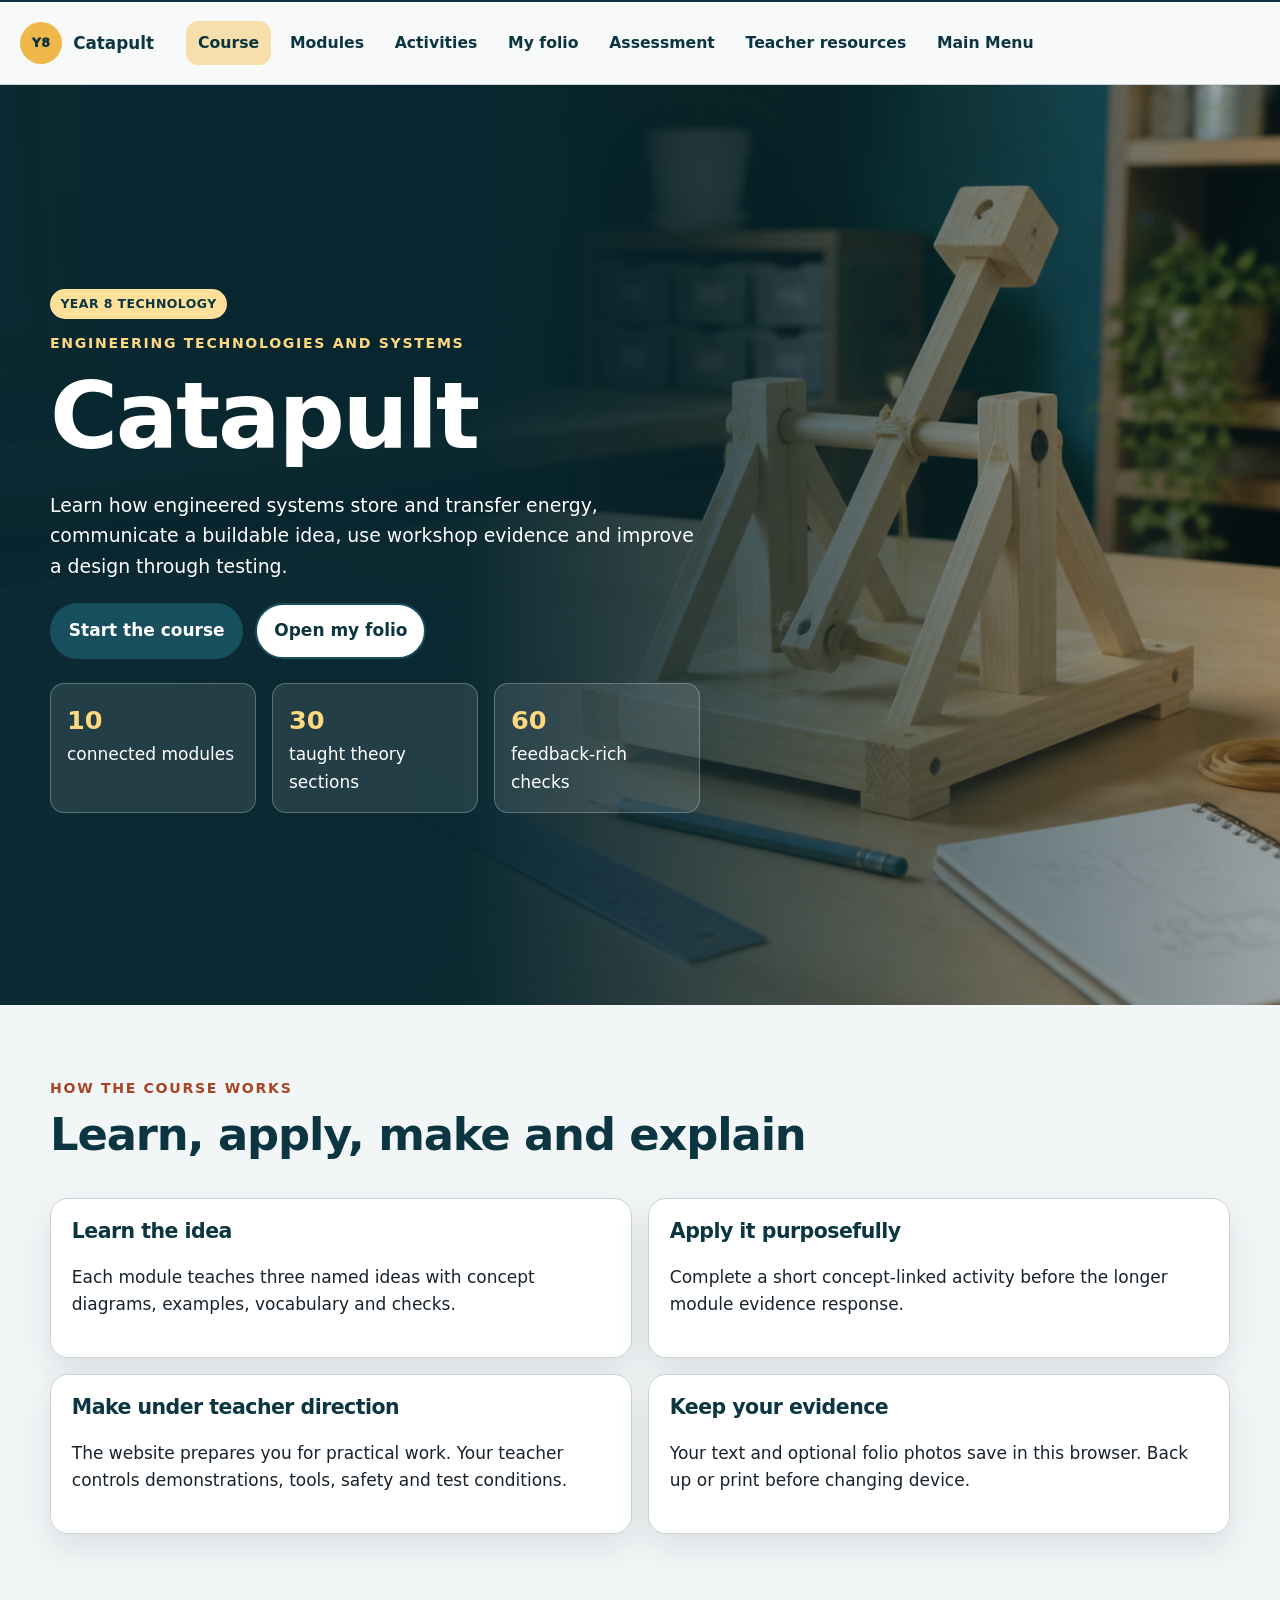
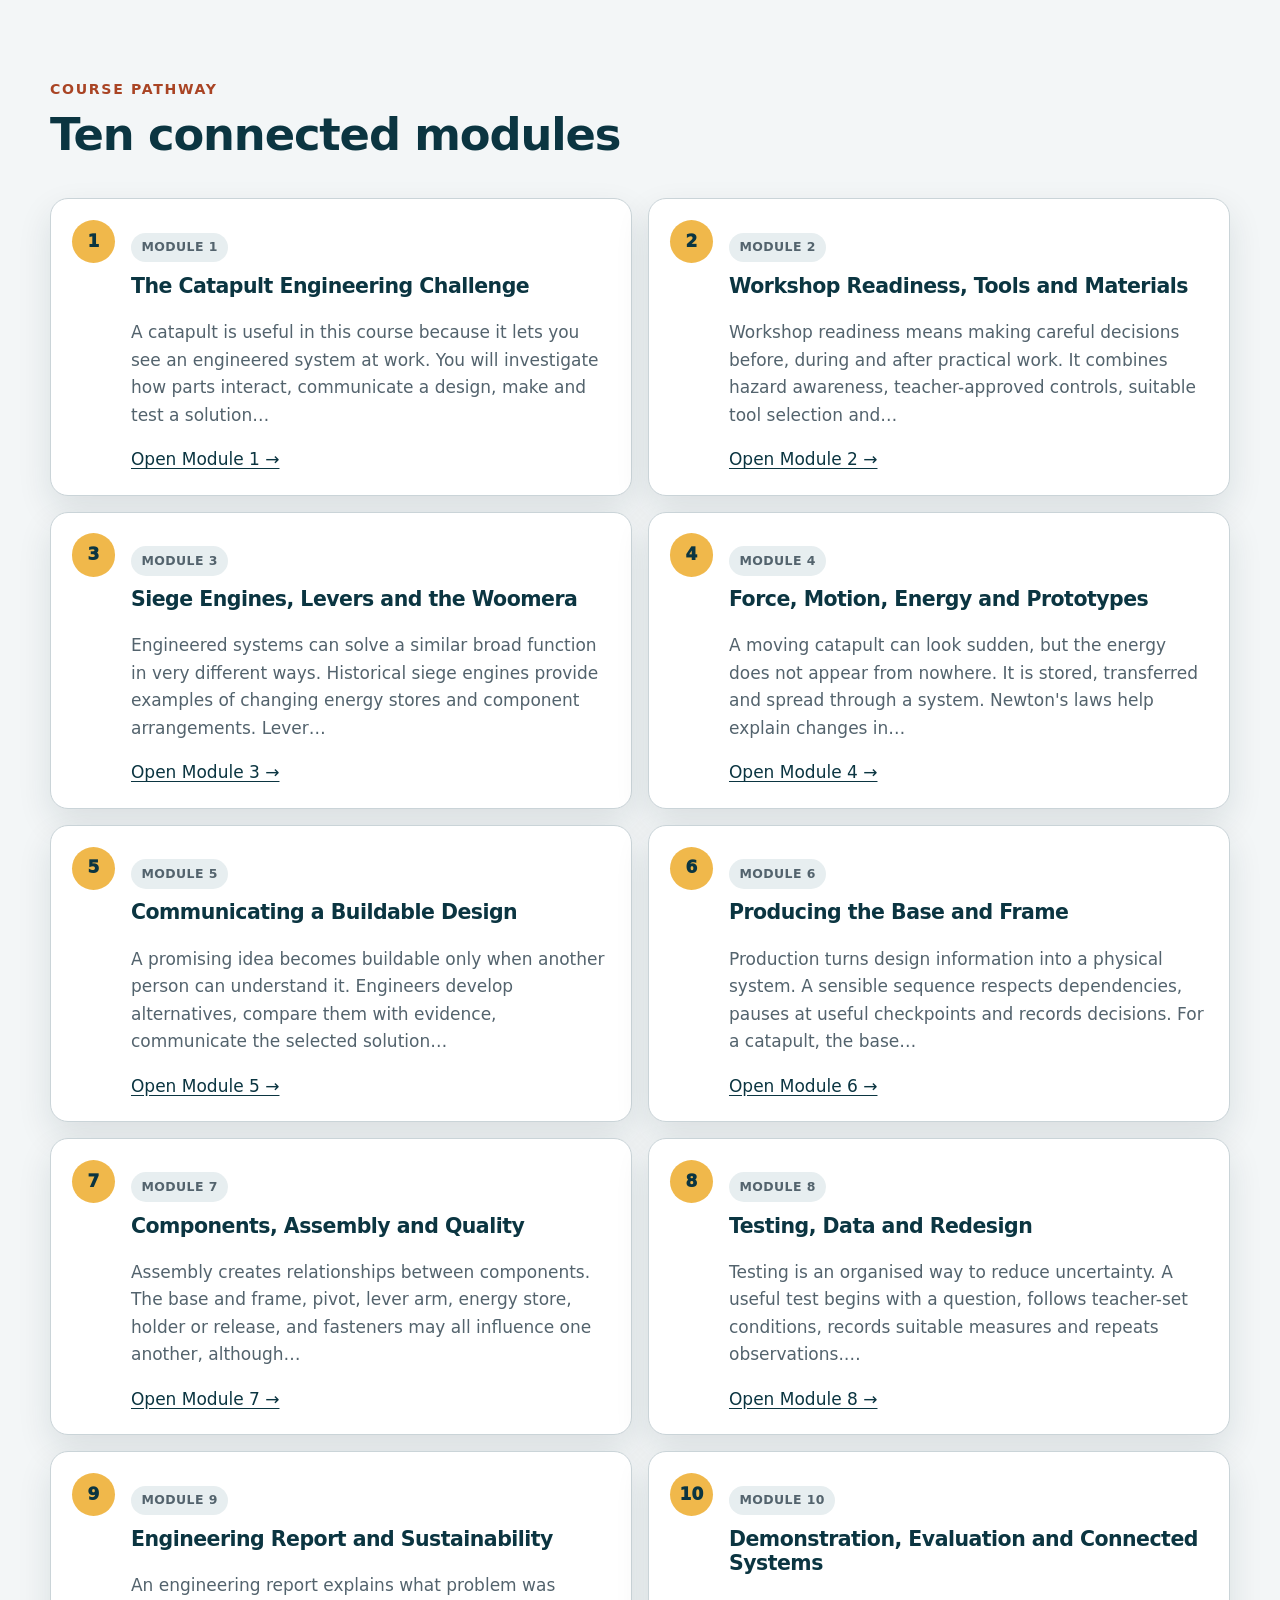
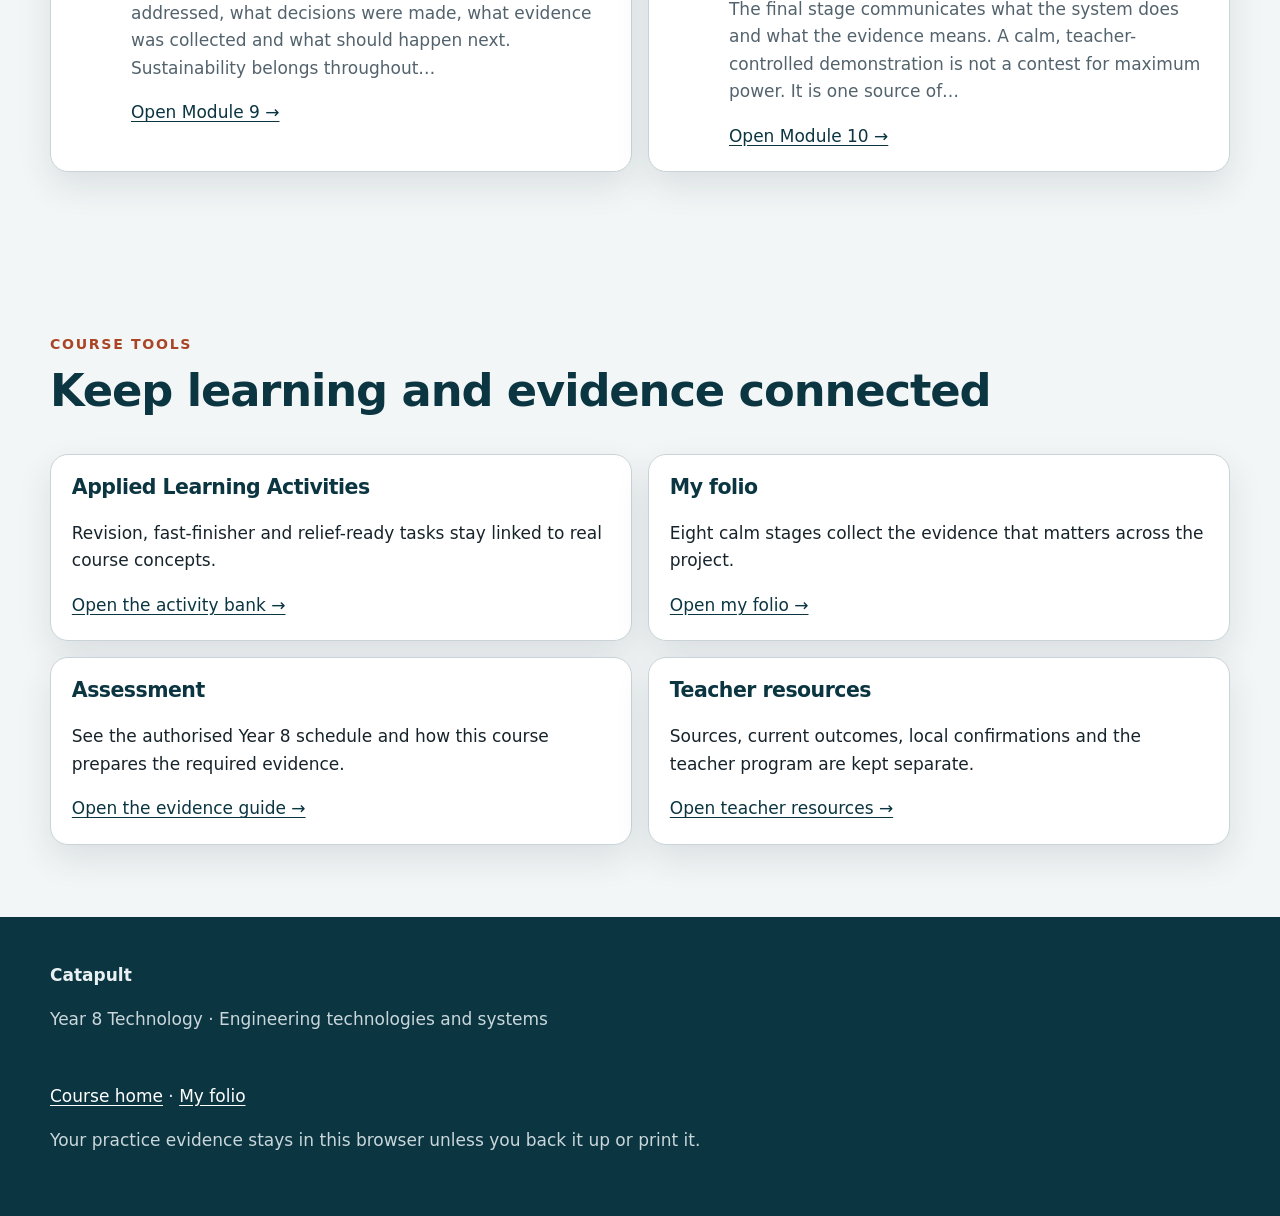
==== index.html @ 98bc0430 "Publish Year 8 Catapult course v1.0.1" ====
<!doctype html>
<html lang="en-AU">
<head>
  <meta charset="utf-8">
  <meta name="viewport" content="width=device-width, initial-scale=1">
  <meta name="description" content="A complete Year 8 Technology course about engineering systems, design, production, testing and evaluation.">
  <meta name="robots" content="noindex,nofollow,noarchive">
  <title>Year 8 Catapult | Catapult</title>
  <link rel="icon" href="data:image/svg+xml,%3Csvg xmlns='http://www.w3.org/2000/svg' viewBox='0 0 64 64'%3E%3Crect width='64' height='64' rx='32' fill='%23f5b942'/%3E%3Ctext x='32' y='40' text-anchor='middle' font-size='24' font-family='Arial' font-weight='700' fill='%23083243'%3EY8%3C/text%3E%3C/svg%3E">
  <link rel="stylesheet" href="styles.css?v=20260824-2">
</head>
<body><a class="skip-link" href="#main">Skip to main content</a>
<header class="course-family-nav"><div class="course-family-nav__inner"><a class="course-family-nav__brand" href="index.html"><span class="course-family-nav__mark" aria-hidden="true">Y8</span><span>Catapult</span></a><nav class="course-family-nav__links" aria-label="Course navigation"><a aria-current="page" href="index.html">Course</a><a href="index.html#modules">Modules</a><a href="activities.html">Activities</a><a href="folio.html">My folio</a><a href="assessment.html">Assessment</a><a href="teacher-resources.html">Teacher resources</a><a href="https://stevencowell.github.io/Main-Page/">Main Menu</a></nav></div></header><main id="main" tabindex="-1"><section class="hero with-image"><img class="hero-media" src="assets/visuals/catapult-hero-concept.png" alt=""><div class="wrap"><div class="hero-copy"><p class="status-pill">Year 8 Technology</p><p class="eyebrow">Engineering technologies and systems</p><h1>Catapult</h1><p class="lede">Learn how engineered systems store and transfer energy, communicate a buildable idea, use workshop evidence and improve a design through testing.</p><div class="actions"><a class="button" href="#modules">Start the course</a><a class="button secondary" href="folio.html">Open my folio</a></div><div class="course-progress"><div><strong>10</strong>connected modules</div><div><strong>30</strong>taught theory sections</div><div><strong>60</strong>feedback-rich checks</div></div></div></div></section><section aria-labelledby="how-heading"><div class="wrap"><p class="eyebrow">How the course works</p><h2 id="how-heading">Learn, apply, make and explain</h2><div class="route-grid"><article class="card"><h3>Learn the idea</h3><p>Each module teaches three named ideas with concept diagrams, examples, vocabulary and checks.</p></article><article class="card"><h3>Apply it purposefully</h3><p>Complete a short concept-linked activity before the longer module evidence response.</p></article><article class="card"><h3>Make under teacher direction</h3><p>The website prepares you for practical work. Your teacher controls demonstrations, tools, safety and test conditions.</p></article><article class="card"><h3>Keep your evidence</h3><p>Your text and optional folio photos save in this browser. Back up or print before changing device.</p></article></div></div></section><section id="modules" aria-labelledby="modules-heading"><div class="wrap"><p class="eyebrow">Course pathway</p><h2 id="modules-heading">Ten connected modules</h2><ol class="module-grid"><li><article class="module-card"><span class="module-number">1</span><div><p class="slot-status">Module 1</p><h3>The Catapult Engineering Challenge</h3><p>A catapult is useful in this course because it lets you see an engineered system at work. You will investigate how parts interact, communicate a design, make and test a solution…</p><a href="modules/module-01.html">Open Module 1 →</a></div></article></li><li><article class="module-card"><span class="module-number">2</span><div><p class="slot-status">Module 2</p><h3>Workshop Readiness, Tools and Materials</h3><p>Workshop readiness means making careful decisions before, during and after practical work. It combines hazard awareness, teacher-approved controls, suitable tool selection and…</p><a href="modules/module-02.html">Open Module 2 →</a></div></article></li><li><article class="module-card"><span class="module-number">3</span><div><p class="slot-status">Module 3</p><h3>Siege Engines, Levers and the Woomera</h3><p>Engineered systems can solve a similar broad function in very different ways. Historical siege engines provide examples of changing energy stores and component arrangements. Lever…</p><a href="modules/module-03.html">Open Module 3 →</a></div></article></li><li><article class="module-card"><span class="module-number">4</span><div><p class="slot-status">Module 4</p><h3>Force, Motion, Energy and Prototypes</h3><p>A moving catapult can look sudden, but the energy does not appear from nowhere. It is stored, transferred and spread through a system. Newton&#39;s laws help explain changes in…</p><a href="modules/module-04.html">Open Module 4 →</a></div></article></li><li><article class="module-card"><span class="module-number">5</span><div><p class="slot-status">Module 5</p><h3>Communicating a Buildable Design</h3><p>A promising idea becomes buildable only when another person can understand it. Engineers develop alternatives, compare them with evidence, communicate the selected solution…</p><a href="modules/module-05.html">Open Module 5 →</a></div></article></li><li><article class="module-card"><span class="module-number">6</span><div><p class="slot-status">Module 6</p><h3>Producing the Base and Frame</h3><p>Production turns design information into a physical system. A sensible sequence respects dependencies, pauses at useful checkpoints and records decisions. For a catapult, the base…</p><a href="modules/module-06.html">Open Module 6 →</a></div></article></li><li><article class="module-card"><span class="module-number">7</span><div><p class="slot-status">Module 7</p><h3>Components, Assembly and Quality</h3><p>Assembly creates relationships between components. The base and frame, pivot, lever arm, energy store, holder or release, and fasteners may all influence one another, although…</p><a href="modules/module-07.html">Open Module 7 →</a></div></article></li><li><article class="module-card"><span class="module-number">8</span><div><p class="slot-status">Module 8</p><h3>Testing, Data and Redesign</h3><p>Testing is an organised way to reduce uncertainty. A useful test begins with a question, follows teacher-set conditions, records suitable measures and repeats observations.…</p><a href="modules/module-08.html">Open Module 8 →</a></div></article></li><li><article class="module-card"><span class="module-number">9</span><div><p class="slot-status">Module 9</p><h3>Engineering Report and Sustainability</h3><p>An engineering report explains what problem was addressed, what decisions were made, what evidence was collected and what should happen next. Sustainability belongs throughout…</p><a href="modules/module-09.html">Open Module 9 →</a></div></article></li><li><article class="module-card"><span class="module-number">10</span><div><p class="slot-status">Module 10</p><h3>Demonstration, Evaluation and Connected Systems</h3><p>The final stage communicates what the system does and what the evidence means. A calm, teacher-controlled demonstration is not a contest for maximum power. It is one source of…</p><a href="modules/module-10.html">Open Module 10 →</a></div></article></li></ol></div></section><section aria-labelledby="routes-heading"><div class="wrap"><p class="eyebrow">Course tools</p><h2 id="routes-heading">Keep learning and evidence connected</h2><div class="route-grid"><article class="card"><h3>Applied Learning Activities</h3><p>Revision, fast-finisher and relief-ready tasks stay linked to real course concepts.</p><a href="activities.html">Open the activity bank →</a></article><article class="card"><h3>My folio</h3><p>Eight calm stages collect the evidence that matters across the project.</p><a href="folio.html">Open my folio →</a></article><article class="card"><h3>Assessment</h3><p>See the authorised Year 8 schedule and how this course prepares the required evidence.</p><a href="assessment.html">Open the evidence guide →</a></article><article class="card"><h3>Teacher resources</h3><p>Sources, current outcomes, local confirmations and the teacher program are kept separate.</p><a href="teacher-resources.html">Open teacher resources →</a></article></div></div></section></main><footer class="footer"><div class="wrap footer-grid"><div><strong>Catapult</strong><p class="fine">Year 8 Technology · Engineering technologies and systems</p></div><div><a href="index.html">Course home</a> · <a href="folio.html">My folio</a><p class="fine">Your practice evidence stays in this browser unless you back it up or print it.</p></div></div></footer>
<script src="site.js"></script>
</body>
</html>
---- styles.css ----
:root {
  --ink: #17232b;
  --muted: #53636d;
  --paper: #ffffff;
  --canvas: #f3f6f7;
  --steel: #184f5e;
  --steel-dark: #0b3541;
  --amber: #f0b84b;
  --rust: #a94424;
  --green: #4b7663;
  --ochre: #a74c2b;
  --line: #cad4d8;
  --soft: #e7eef0;
  --warning: #fff4d8;
  --shadow: 0 14px 34px rgba(20, 48, 57, .11);
  --radius: 18px;
}

* { box-sizing: border-box; }

html {
  scroll-behavior: smooth;
  scroll-padding-top: 7rem;
}

body {
  margin: 0;
  color: var(--ink);
  background: var(--canvas);
  font: 17px/1.62 system-ui, -apple-system, BlinkMacSystemFont, "Segoe UI", sans-serif;
}

a {
  color: var(--steel-dark);
  text-underline-offset: .2em;
}

a:hover { color: var(--rust); }

a:focus-visible,
button:focus-visible,
[tabindex]:focus-visible {
  outline: 4px solid var(--amber);
  outline-offset: 3px;
}

h1,
h2,
h3 {
  color: var(--steel-dark);
  line-height: 1.16;
  letter-spacing: -.025em;
}

h1 {
  margin: 0 0 1rem;
  font-size: clamp(2.8rem, 8vw, 5.8rem);
}

h2 {
  margin-top: 0;
  font-size: clamp(1.8rem, 4vw, 2.8rem);
}

h3 { font-size: 1.28rem; }

p,
li { max-width: 72ch; }

.skip-link {
  position: absolute;
  left: -10000px;
  top: 0;
  z-index: 2000;
  padding: .8rem 1rem;
  background: var(--paper);
  color: var(--steel-dark);
  font-weight: 800;
}

.skip-link:focus {
  left: .5rem;
  top: .5rem;
}

.sr-only {
  position: absolute;
  width: 1px !important;
  min-width: 1px !important;
  max-width: 1px !important;
  height: 1px !important;
  padding: 0;
  margin: -1px;
  overflow: hidden;
  clip: rect(0, 0, 0, 0);
  white-space: nowrap;
  border: 0;
}

.wrap {
  width: min(1180px, calc(100% - 2rem));
  margin-inline: auto;
}

.course-family-nav {
  --hub-ink: var(--steel-dark);
  --hub-paper: #f8faf9;
  --hub-accent: var(--amber);
  position: relative;
  z-index: 1000;
  width: 100%;
  min-height: 85px;
  color: var(--hub-ink);
  background: var(--hub-paper);
  border-top: 2px solid var(--hub-ink);
  border-bottom: 1px solid var(--line);
}

.course-family-nav__inner {
  display: flex;
  align-items: center;
  gap: 1.15rem 2rem;
  width: 100%;
  max-width: 1440px;
  min-height: 82px;
  margin: 0 auto;
  padding: .8rem 1.25rem;
}

.course-family-nav__brand {
  display: inline-flex;
  flex: 0 0 auto;
  align-items: center;
  gap: .7rem;
  color: var(--hub-ink);
  font-size: 1.05rem;
  font-weight: 850;
  line-height: 1.2;
  text-decoration: none;
}

.course-family-nav__mark {
  display: inline-flex;
  align-items: center;
  justify-content: center;
  width: 42px;
  height: 42px;
  flex: 0 0 auto;
  color: var(--hub-ink);
  background: var(--hub-accent);
  border-radius: 50%;
  font-size: .78rem;
  font-weight: 950;
  letter-spacing: .04em;
}

.course-family-nav__links {
  display: flex;
  flex: 1 1 auto;
  align-items: center;
  gap: .25rem .4rem;
  min-width: 0;
  overflow-x: auto;
  scrollbar-width: thin;
}

.course-family-nav__links a {
  display: inline-flex;
  min-height: 44px;
  align-items: center;
  padding: .7rem .76rem;
  color: var(--hub-ink);
  border-radius: 12px;
  font-size: .98rem;
  font-weight: 760;
  line-height: 1.2;
  text-decoration: none;
  white-space: nowrap;
}

.course-family-nav__links a:hover,
.course-family-nav__links a:focus-visible {
  color: var(--hub-ink);
  background: #f9e8bd;
}

.course-family-nav__links a[aria-current="page"] {
  background: #f6dfaa;
}

.provisional-link::after {
  content: "provisional";
  margin-left: .38rem;
  padding: .12rem .35rem;
  color: var(--steel-dark);
  background: var(--soft);
  border-radius: 999px;
  font-size: .66rem;
  font-weight: 850;
  letter-spacing: .03em;
  text-transform: uppercase;
}

.provisional-link { position: relative; }

.provisional-link .sr-only {
  left: 0;
  top: 0;
}

.hero {
  background:
    linear-gradient(120deg, rgba(11, 53, 65, .96), rgba(24, 79, 94, .88)),
    repeating-linear-gradient(90deg, transparent 0 39px, rgba(255,255,255,.05) 40px);
  color: #fff;
}

.hero .wrap { padding-block: clamp(4rem, 10vw, 7.5rem); }

.hero h1,
.hero h2 { color: #fff; }

.hero-copy { max-width: 760px; }

.eyebrow {
  margin: 0 0 .55rem;
  color: var(--rust);
  font-size: .88rem;
  font-weight: 900;
  letter-spacing: .12em;
  text-transform: uppercase;
}

.hero .eyebrow { color: #ffd980; }

.lede {
  max-width: 68ch;
  font-size: 1.18rem;
}

.status-pill,
.slot-status {
  display: inline-flex;
  align-items: center;
  width: fit-content;
  padding: .3rem .65rem;
  border-radius: 999px;
  font-size: .78rem;
  font-weight: 850;
  letter-spacing: .035em;
  text-transform: uppercase;
}

.status-pill {
  color: var(--steel-dark);
  background: #ffe09a;
}

.slot-status {
  color: var(--steel-dark);
  background: var(--soft);
}

.actions,
.module-pager {
  display: flex;
  flex-wrap: wrap;
  gap: .75rem;
  margin-top: 1.35rem;
}

.button {
  display: inline-flex;
  align-items: center;
  justify-content: center;
  min-height: 46px;
  padding: .75rem 1.05rem;
  color: #fff;
  background: var(--steel);
  border: 2px solid var(--steel);
  border-radius: 999px;
  font-weight: 800;
  text-decoration: none;
}

.button:hover {
  color: #fff;
  background: var(--steel-dark);
  border-color: var(--steel-dark);
}

.button.secondary {
  color: var(--steel-dark);
  background: var(--paper);
  border-color: var(--steel);
}

.button.secondary:hover { background: var(--soft); }

main > section { padding-block: 4.5rem; }

.page-hero {
  padding-block: 4rem 2.8rem;
  background: linear-gradient(135deg, #dfeaec, #fff2d4);
  border-bottom: 1px solid var(--line);
}

.page-hero h1 { font-size: clamp(2.5rem, 7vw, 4.8rem); }

.foundation-notice {
  background: var(--warning);
  border-block: 1px solid #d4ad50;
}

.foundation-notice .wrap { padding-block: 1.25rem; }

.foundation-notice h2 {
  margin-bottom: .35rem;
  font-size: 1.35rem;
}

.foundation-notice p { margin-block: .25rem; }

.module-grid,
.route-grid,
.slot-grid {
  display: grid;
  grid-template-columns: repeat(2, minmax(0, 1fr));
  gap: 1rem;
}

.module-grid { list-style: none; padding: 0; }

.card,
.module-card,
.slot-card,
.empty-state {
  min-width: 0;
  padding: 1.3rem;
  background: var(--paper);
  border: 1px solid var(--line);
  border-radius: var(--radius);
  box-shadow: var(--shadow);
  overflow-wrap: anywhere;
}

.module-card {
  display: grid;
  grid-template-columns: auto 1fr;
  gap: 1rem;
  height: 100%;
}

.module-number {
  display: grid;
  place-items: center;
  width: 2.7rem;
  height: 2.7rem;
  color: var(--steel-dark);
  background: var(--amber);
  border-radius: 50%;
  font-weight: 950;
}

.module-card h3,
.slot-card h3,
.card h3 { margin-top: 0; }

.module-card p,
.slot-card p,
.fine { color: var(--muted); }

.slot-card {
  border-top: .38rem solid var(--steel);
}

.slot-card dl {
  display: grid;
  grid-template-columns: max-content 1fr;
  gap: .2rem .65rem;
  margin-bottom: 0;
  font-size: .9rem;
}

.slot-card dt { font-weight: 850; }

.slot-card dd { margin: 0; color: var(--muted); }

.empty-state {
  border: 2px dashed #9babb1;
  box-shadow: none;
}

.empty-state > :last-child { margin-bottom: 0; }

.local-storage-note {
  padding: 1rem 1.2rem;
  background: var(--soft);
  border-left: .45rem solid var(--steel);
  border-radius: 0 14px 14px 0;
}

code {
  padding: .12rem .3rem;
  background: #e7edef;
  border-radius: 5px;
  font-size: .9em;
  overflow-wrap: anywhere;
}

.module-pager {
  justify-content: space-between;
  padding-top: 1.25rem;
  border-top: 1px solid var(--line);
}

.module-pager [hidden] { display: none; }

.footer {
  padding-block: 2.8rem;
  color: #e8f0f2;
  background: var(--steel-dark);
}

.footer a { color: #fff; }

.footer .fine { color: #c9d7db; }

.footer-grid {
  display: flex;
  justify-content: space-between;
  gap: 2rem;
  flex-wrap: wrap;
}

/* Integrated learning experience */
.hero.with-image {
  position: relative;
  overflow: hidden;
  background: var(--steel-dark);
}

.hero.with-image::before {
  content: "";
  position: absolute;
  inset: 0;
  background: linear-gradient(90deg, rgba(7, 38, 47, .98) 0 36%, rgba(7, 38, 47, .72) 60%, rgba(7, 38, 47, .28));
  z-index: 1;
}

.hero.with-image .hero-media {
  position: absolute;
  inset: 0;
  width: 100%;
  height: 100%;
  object-fit: cover;
  object-position: center;
}

.hero.with-image .wrap { position: relative; z-index: 2; }
.hero.with-image .hero-copy { max-width: 650px; }

.module-hero {
  color: #fff;
  background: linear-gradient(135deg, var(--steel-dark), var(--steel));
}

.module-hero .wrap { padding-block: 3.5rem; }
.module-hero h1 { color: #fff; font-size: clamp(2.35rem, 6vw, 4.6rem); }
.module-hero .eyebrow { color: #ffd980; }
.module-hero .lede { color: #e5f0f2; }

.section-nav {
  position: sticky;
  top: 0;
  z-index: 800;
  background: rgba(255, 255, 255, .97);
  border-bottom: 1px solid var(--line);
  box-shadow: 0 6px 18px rgba(20,48,57,.08);
}

.section-nav .wrap {
  display: flex;
  gap: .45rem;
  overflow-x: auto;
  padding-block: .6rem;
}

.section-nav a {
  display: inline-flex;
  min-height: 44px;
  flex: 0 0 auto;
  align-items: center;
  padding: .55rem .78rem;
  border-radius: 999px;
  font-size: .9rem;
  font-weight: 780;
  text-decoration: none;
}

.section-nav a:hover { background: var(--soft); }

.learning-intentions,
.teacher-led-note,
.source-boundary,
.cultural-care,
.assessment-status {
  padding: 1.25rem 1.4rem;
  border-radius: 16px;
}

.learning-intentions { background: #e2f0e9; border-left: .45rem solid var(--green, #4b7663); }
.teacher-led-note { background: var(--warning); border-left: .45rem solid var(--amber); }
.source-boundary { background: var(--soft); border-left: .45rem solid var(--steel); }
.cultural-care { background: #f5eadf; border-left: .45rem solid var(--ochre, #a74c2b); }
.assessment-status { background: #fff1e8; border-left: .45rem solid var(--rust); }

.learning-intentions h2,
.teacher-led-note h2,
.source-boundary h2,
.cultural-care h2,
.assessment-status h2 { margin-bottom: .45rem; font-size: 1.35rem; }

.theory-section {
  scroll-margin-top: 7rem;
  border-bottom: 1px solid var(--line);
}

.theory-section:last-of-type { border-bottom: 0; }

.theory-layout {
  display: grid;
  grid-template-columns: minmax(0, 1.12fr) minmax(320px, .88fr);
  gap: clamp(1.8rem, 5vw, 4.5rem);
  align-items: start;
}

.theory-copy > p:first-of-type { font-size: 1.08rem; }

.visual-figure {
  margin: 0;
  padding: .7rem;
  background: var(--paper);
  border: 1px solid var(--line);
  border-radius: var(--radius);
  box-shadow: var(--shadow);
}

.visual-figure img {
  display: block;
  width: 100%;
  height: auto;
  border-radius: 12px;
}

.visual-figure figcaption { padding: .75rem .4rem .25rem; color: var(--muted); font-size: .92rem; }
.visual-figure .open-larger { display: inline-flex; min-height: 44px; align-items: center; margin-top: .35rem; font-weight: 800; }

.worked-example,
.vocabulary,
.misconceptions,
.activity-panel,
.video-panel,
.capstone,
.check-block,
.folio-stage,
.teacher-card {
  margin-top: 1.4rem;
  padding: 1.35rem;
  background: var(--paper);
  border: 1px solid var(--line);
  border-radius: var(--radius);
  box-shadow: var(--shadow);
}

.worked-example { border-top: .42rem solid var(--amber); }
.vocabulary { border-top: .42rem solid var(--steel); }
.misconceptions { border-top: .42rem solid var(--rust); }
.activity-panel { border-top: .42rem solid var(--green, #4b7663); }
.video-panel { border-top: .42rem solid #5d4c8b; }
.capstone { border-top: .42rem solid var(--ochre, #a74c2b); }
.check-block { border-top: .42rem solid var(--steel); }

.vocab-grid,
.misconception-grid,
.evidence-grid,
.folio-grid,
.activity-bank,
.teacher-grid {
  display: grid;
  grid-template-columns: repeat(2, minmax(0, 1fr));
  gap: 1rem;
}

.folio-grid { grid-template-columns: 1fr; }

.vocab-grid dl,
.misconception-grid article {
  margin: 0;
  padding: 1rem;
  background: var(--canvas);
  border-radius: 13px;
}

.vocab-grid dt { font-weight: 850; }
.vocab-grid dd { margin: .25rem 0 0; color: var(--muted); }
.misconception-grid h3 { margin: 0 0 .35rem; color: var(--rust); }
.misconception-grid p { margin: 0; }

.check-question { margin-top: 1.35rem; padding-top: 1.25rem; border-top: 1px solid var(--line); }
.check-question:first-of-type { margin-top: .4rem; padding-top: 0; border-top: 0; }
.check-question fieldset { margin: 0; padding: 0; border: 0; }
.check-question legend { width: 100%; margin-bottom: .85rem; font-size: 1.08rem; font-weight: 800; }

.check-options { display: grid; gap: .55rem; }
.check-option {
  display: grid;
  grid-template-columns: auto 1fr;
  gap: .7rem;
  align-items: start;
  min-height: 48px;
  padding: .75rem .85rem;
  background: var(--canvas);
  border: 1px solid var(--line);
  border-radius: 12px;
  cursor: pointer;
}

.check-option:hover { border-color: var(--steel); }
.check-option input { width: 1.2rem; height: 1.2rem; margin-top: .15rem; accent-color: var(--steel); }

button,
.button-like {
  min-height: 44px;
  padding: .65rem .95rem;
  color: #fff;
  background: var(--steel);
  border: 2px solid var(--steel);
  border-radius: 999px;
  font: inherit;
  font-weight: 800;
  cursor: pointer;
}

button:hover { background: var(--steel-dark); border-color: var(--steel-dark); }
button.secondary { color: var(--steel-dark); background: var(--paper); }
button.secondary:hover { background: var(--soft); }
button:disabled { color: var(--muted); background: var(--soft); border-color: var(--line); cursor: default; }

.check-actions { display: flex; flex-wrap: wrap; gap: .65rem; margin-top: .85rem; }
.check-result { margin-top: .85rem; padding: .9rem 1rem; border-radius: 12px; }
.check-result:empty { display: none; }
.check-result.correct { background: #dff2e6; border: 1px solid #6da785; }
.check-result.try-again { background: #fff1df; border: 1px solid #d9a45a; }
.check-result.needs-answer { background: #f8e5e2; border: 1px solid #c97869; }
.help-panel { margin-top: .7rem; padding: .85rem 1rem; background: var(--soft); border-radius: 12px; }

textarea,
input[type="text"],
input[type="number"],
select,
input[type="file"] {
  width: 100%;
  color: var(--ink);
  background: #fff;
  border: 2px solid #9dafb6;
  border-radius: 12px;
  font: inherit;
}

textarea { min-height: 190px; padding: .9rem; resize: vertical; line-height: 1.55; }
input[type="text"],
input[type="number"],
select { min-height: 48px; padding: .7rem .8rem; }
input[type="file"] { padding: .75rem; }
.field-meta { display: flex; justify-content: space-between; gap: 1rem; margin-top: .35rem; color: var(--muted); font-size: .84rem; }
.scaffold-list li { margin-bottom: .55rem; }

.video-frame { position: relative; width: 100%; aspect-ratio: 16 / 9; margin-top: 1rem; background: #071f27; border-radius: 14px; overflow: hidden; }
.video-frame[hidden] { display: none; }
.video-frame iframe { width: 100%; height: 100%; border: 0; }

.activity-meta { display: flex; flex-wrap: wrap; gap: .55rem; color: var(--muted); font-size: .9rem; }
.activity-meta span { padding: .25rem .55rem; background: var(--soft); border-radius: 999px; }

.course-progress {
  display: grid;
  grid-template-columns: repeat(3, 1fr);
  gap: 1rem;
  margin-top: 1.5rem;
}

.course-progress div { padding: 1rem; background: rgba(255,255,255,.1); border: 1px solid rgba(255,255,255,.25); border-radius: 14px; }
.course-progress strong { display: block; font-size: 1.6rem; color: #ffd980; }

.folio-stage { scroll-margin-top: 7rem; }
.folio-stage > header { display: grid; grid-template-columns: auto 1fr; gap: 1rem; align-items: start; }
.stage-number { display: grid; place-items: center; width: 3rem; height: 3rem; background: var(--amber); border-radius: 50%; color: var(--steel-dark); font-weight: 950; }
.folio-field { margin-top: 1rem; }
.folio-field label { display: block; margin-bottom: .45rem; font-weight: 800; }
.folio-response-set { display: grid; gap: 1rem; }
.folio-response-set textarea { min-height: 95px; }
.folio-control-group { min-width: 0; margin: .35rem 0; padding: 1rem; border: 1px solid var(--line); border-radius: 14px; }
.folio-control-group legend { padding: 0 .35rem; font-weight: 850; color: var(--steel-dark); }
.folio-records { display: grid; grid-template-columns: repeat(2, minmax(0, 1fr)); gap: .85rem; }
.folio-record { min-width: 0; padding: .9rem; background: var(--canvas); border: 1px solid var(--line); border-radius: 12px; }
.folio-record h4 { margin: 0 0 .45rem; }
.folio-record .folio-field:first-of-type { margin-top: .25rem; }
.folio-checks { display: grid; gap: .6rem; }
.folio-check { display: grid; grid-template-columns: auto 1fr; gap: .65rem; align-items: start; min-height: 44px; padding: .65rem .75rem; background: var(--canvas); border: 1px solid var(--line); border-radius: 10px; }
.folio-check input { width: 1.2rem; height: 1.2rem; margin-top: .15rem; accent-color: var(--steel); }
.number-with-unit { display: grid; grid-template-columns: minmax(0,1fr) auto; gap: .65rem; align-items: center; }
.number-with-unit span { font-weight: 850; }
.activity-response { margin-top: 1rem; padding: 1rem; background: var(--canvas); border: 1px solid var(--line); border-radius: 12px; }
.activity-response textarea { min-height: 150px; }
.image-evidence { margin-top: 1rem; padding-top: 1rem; border-top: 1px solid var(--line); }
.image-preview { display: block; max-width: 520px; max-height: 360px; margin-top: .7rem; border-radius: 12px; object-fit: contain; }
.image-preview[hidden] { display: none; }

.control-bar { display: flex; flex-wrap: wrap; gap: .7rem; padding: 1rem; background: var(--paper); border: 1px solid var(--line); border-radius: 16px; }

.assessment-table,
.teacher-table { width: 100%; border-collapse: collapse; background: var(--paper); }
.assessment-table caption,
.teacher-table caption { padding: 0 0 .8rem; text-align: left; font-size: 1.2rem; font-weight: 850; }
.assessment-table th,
.assessment-table td,
.teacher-table th,
.teacher-table td { padding: .8rem; border: 1px solid var(--line); text-align: left; vertical-align: top; }
.assessment-table th,
.teacher-table th { color: #fff; background: var(--steel); }
.assessment-table tbody tr:nth-child(even),
.teacher-table tbody tr:nth-child(even) { background: var(--canvas); }

.notification-draft { margin-block: 1rem; padding: 1rem 1.2rem; background: #fff7e6; border: 1px dashed #b88024; border-radius: 14px; }
.notification-draft strong { color: #7d4c00; }

.source-list li { margin-bottom: .75rem; }
.teacher-only-label { color: #fff; background: var(--rust); padding: .25rem .5rem; border-radius: 6px; font-size: .78rem; font-weight: 900; text-transform: uppercase; }

@media (max-width: 900px) {
  .theory-layout { grid-template-columns: 1fr; }
  .visual-figure { max-width: 720px; }
  .course-progress { grid-template-columns: 1fr; }
}

@media (max-width: 780px) {
  .course-family-nav { min-height: 0; }

  .course-family-nav__inner {
    display: grid;
    gap: .6rem;
    min-height: 0;
    padding: .7rem .8rem .55rem;
  }

  .course-family-nav__brand { font-size: 1rem; }

  .course-family-nav__mark {
    width: 36px;
    height: 36px;
  }

  .course-family-nav__links {
    margin-inline: -.8rem;
    padding: 0 .8rem .45rem;
  }

  .course-family-nav__links a {
    flex: 0 0 auto;
    padding: .62rem .72rem;
    font-size: .92rem;
  }
}

@media (max-width: 620px) {
  body { font-size: 16px; }

  .module-grid,
  .route-grid,
  .slot-grid { grid-template-columns: 1fr; }

  .module-card { grid-template-columns: auto minmax(0, 1fr); }

  main > section { padding-block: 3.2rem; }

  .actions .button,
  .module-pager .button { width: 100%; }

  .slot-card dl { grid-template-columns: 1fr; }

  .slot-card dd { margin-bottom: .45rem; }

  .vocab-grid,
  .misconception-grid,
  .evidence-grid,
  .folio-grid,
  .folio-records,
  .activity-bank,
  .teacher-grid { grid-template-columns: 1fr; }

  .hero.with-image::before { background: rgba(7, 38, 47, .86); }
  .hero.with-image .hero-media { opacity: .42; object-position: 65% center; }

  .field-meta { display: block; }

  .assessment-table,
  .teacher-table { display: block; overflow-x: auto; }
}

@media (prefers-reduced-motion: reduce) {
  html { scroll-behavior: auto; }
}

@media print {
  @page { size: A4; margin: 12mm; }

  .course-family-nav,
  .footer,
  .actions,
  .module-pager,
  .section-nav,
  .check-actions,
  .control-bar,
  .video-panel button,
  input[type="file"] { display: none !important; }

  body {
    color: #000;
    background: #fff;
    font-size: 10pt;
  }

  .hero,
  .page-hero,
  .foundation-notice { color: #000; background: #fff; }

  .hero h1,
  .hero h2,
  .hero .eyebrow { color: #000; }

  .card,
  .module-card,
  .slot-card,
  .empty-state,
  .worked-example,
  .vocabulary,
  .misconceptions,
  .activity-panel,
  .video-panel,
  .capstone,
  .check-block,
  .folio-stage,
  .teacher-card { box-shadow: none; break-inside: avoid; }

  .theory-layout { display: block; }
  .visual-figure { margin-block: 1rem; }
  textarea { min-height: 95px; border: 1px solid #555; }

  .folio-grid { display: block; }
  .folio-grid .folio-stage {
    break-before: page;
    margin: 0;
    padding: 6mm 0 0;
    border: 0;
  }
  .folio-stage > header,
  .folio-record,
  .folio-field { break-inside: avoid; }
  .folio-response-set,
  .folio-records { display: block; }
  .folio-control-group {
    display: block;
    break-inside: auto;
    margin: .7rem 0;
    padding: 0;
    border: 0;
  }
  .folio-control-group legend {
    display: block;
    width: 100%;
    margin-bottom: .35rem;
    padding: 0;
  }
  .folio-record { margin: 0 0 .65rem; padding: .65rem; }
  .folio-stage details { display: none; }
  .folio-stage .source-boundary,
  .folio-stage .image-evidence { padding: .7rem; }
  .folio-stage .image-evidence { break-inside: avoid; }
  .folio-stage textarea { min-height: 70px; }
  .folio-stage input[type="text"],
  .folio-stage input[type="number"],
  .folio-stage select { min-height: 34px; border: 1px solid #555; }
}
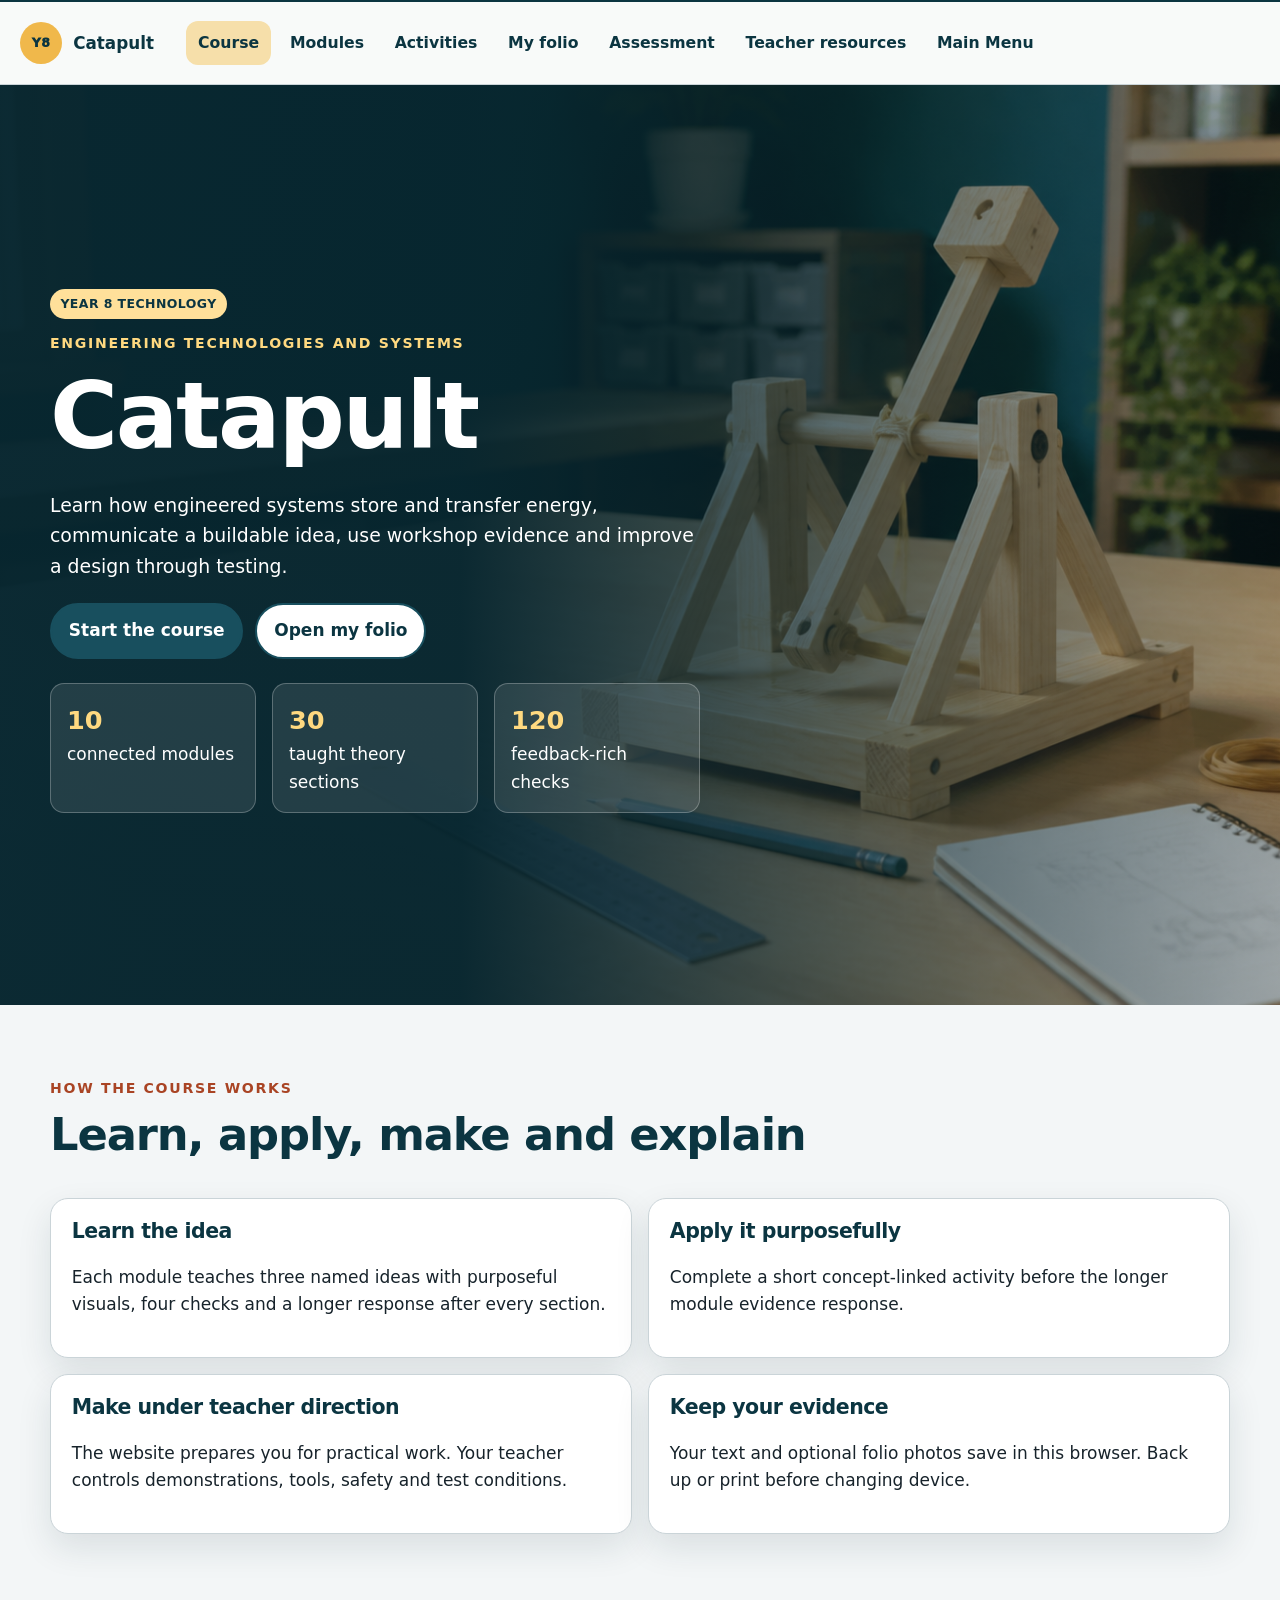
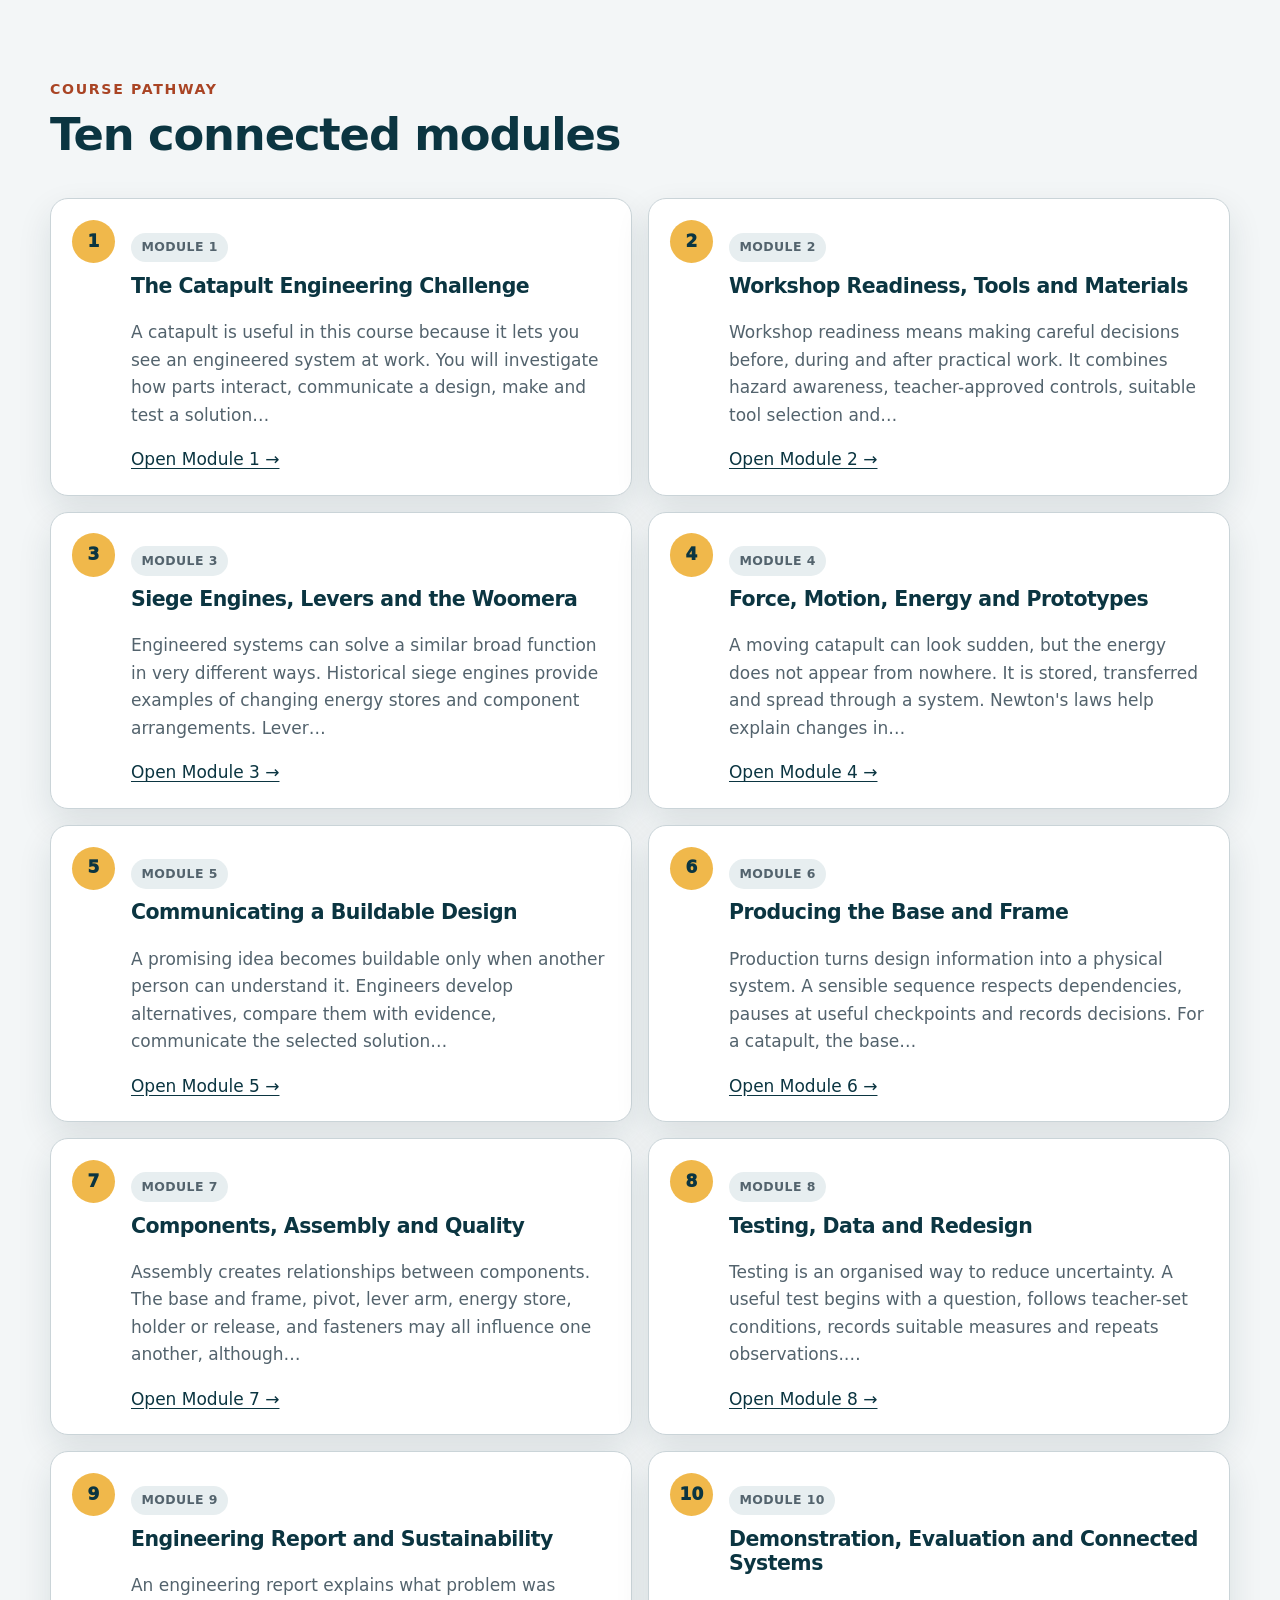
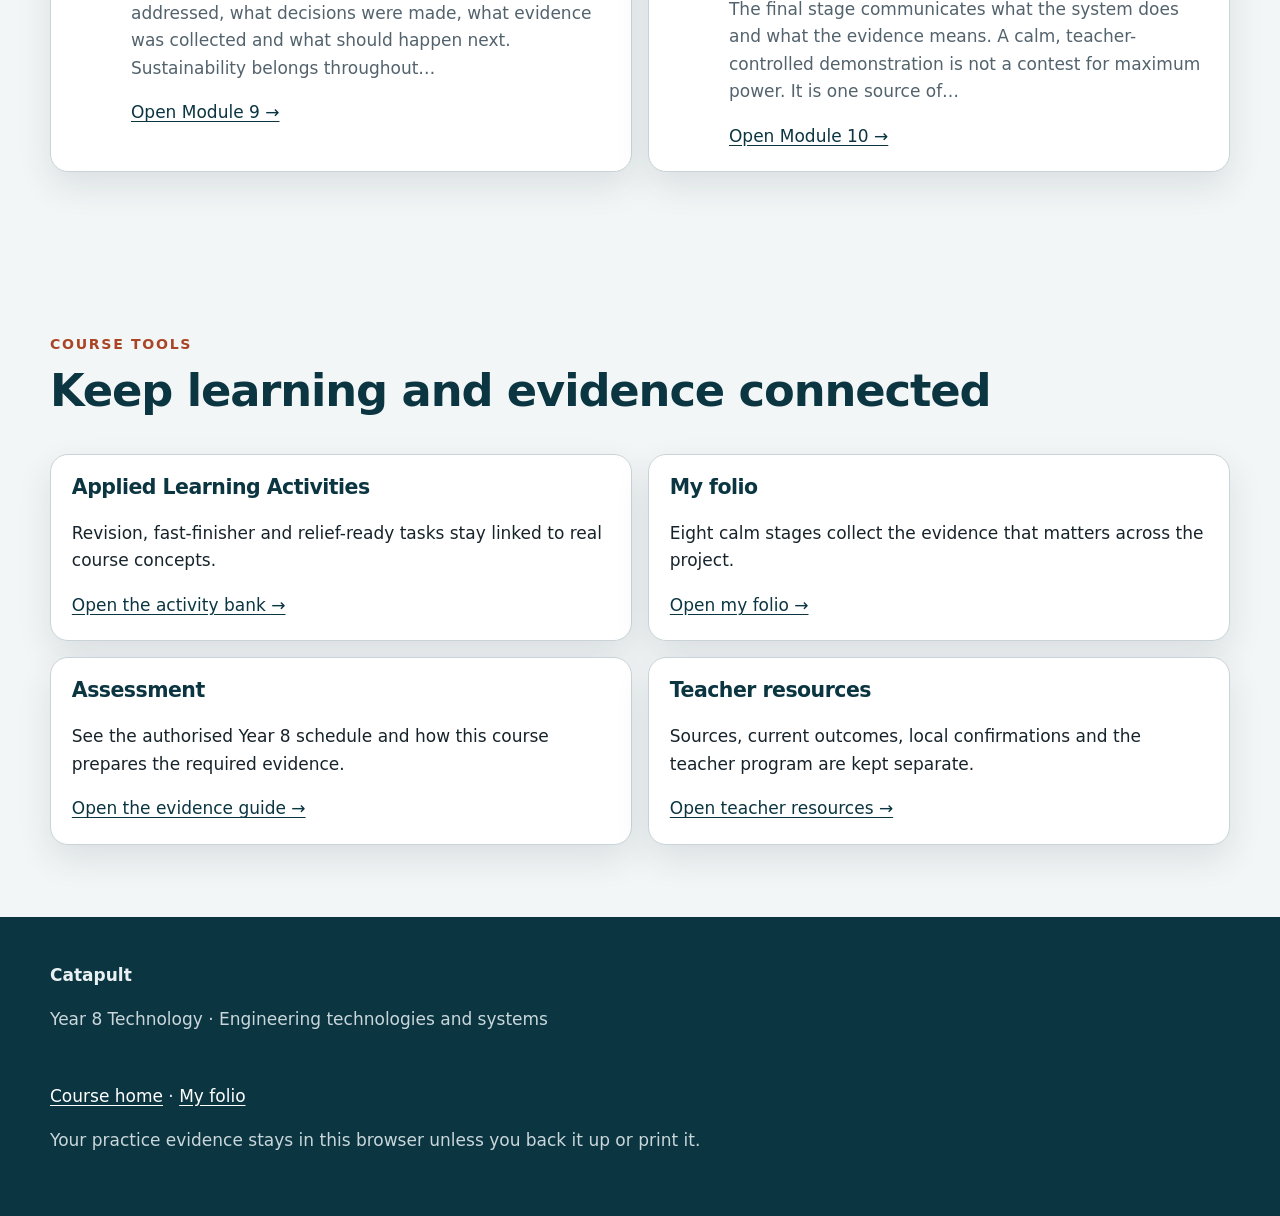
==== commit 9db210ca: "Expand theory evidence across all sections" ====
--- a/index.html
+++ b/index.html
@@ -10,7 +10,7 @@
   <link rel="stylesheet" href="styles.css?v=20260824-2">
 </head>
 <body><a class="skip-link" href="#main">Skip to main content</a>
-<header class="course-family-nav"><div class="course-family-nav__inner"><a class="course-family-nav__brand" href="index.html"><span class="course-family-nav__mark" aria-hidden="true">Y8</span><span>Catapult</span></a><nav class="course-family-nav__links" aria-label="Course navigation"><a aria-current="page" href="index.html">Course</a><a href="index.html#modules">Modules</a><a href="activities.html">Activities</a><a href="folio.html">My folio</a><a href="assessment.html">Assessment</a><a href="teacher-resources.html">Teacher resources</a><a href="https://stevencowell.github.io/Main-Page/">Main Menu</a></nav></div></header><main id="main" tabindex="-1"><section class="hero with-image"><img class="hero-media" src="assets/visuals/catapult-hero-concept.png" alt=""><div class="wrap"><div class="hero-copy"><p class="status-pill">Year 8 Technology</p><p class="eyebrow">Engineering technologies and systems</p><h1>Catapult</h1><p class="lede">Learn how engineered systems store and transfer energy, communicate a buildable idea, use workshop evidence and improve a design through testing.</p><div class="actions"><a class="button" href="#modules">Start the course</a><a class="button secondary" href="folio.html">Open my folio</a></div><div class="course-progress"><div><strong>10</strong>connected modules</div><div><strong>30</strong>taught theory sections</div><div><strong>60</strong>feedback-rich checks</div></div></div></div></section><section aria-labelledby="how-heading"><div class="wrap"><p class="eyebrow">How the course works</p><h2 id="how-heading">Learn, apply, make and explain</h2><div class="route-grid"><article class="card"><h3>Learn the idea</h3><p>Each module teaches three named ideas with concept diagrams, examples, vocabulary and checks.</p></article><article class="card"><h3>Apply it purposefully</h3><p>Complete a short concept-linked activity before the longer module evidence response.</p></article><article class="card"><h3>Make under teacher direction</h3><p>The website prepares you for practical work. Your teacher controls demonstrations, tools, safety and test conditions.</p></article><article class="card"><h3>Keep your evidence</h3><p>Your text and optional folio photos save in this browser. Back up or print before changing device.</p></article></div></div></section><section id="modules" aria-labelledby="modules-heading"><div class="wrap"><p class="eyebrow">Course pathway</p><h2 id="modules-heading">Ten connected modules</h2><ol class="module-grid"><li><article class="module-card"><span class="module-number">1</span><div><p class="slot-status">Module 1</p><h3>The Catapult Engineering Challenge</h3><p>A catapult is useful in this course because it lets you see an engineered system at work. You will investigate how parts interact, communicate a design, make and test a solution…</p><a href="modules/module-01.html">Open Module 1 →</a></div></article></li><li><article class="module-card"><span class="module-number">2</span><div><p class="slot-status">Module 2</p><h3>Workshop Readiness, Tools and Materials</h3><p>Workshop readiness means making careful decisions before, during and after practical work. It combines hazard awareness, teacher-approved controls, suitable tool selection and…</p><a href="modules/module-02.html">Open Module 2 →</a></div></article></li><li><article class="module-card"><span class="module-number">3</span><div><p class="slot-status">Module 3</p><h3>Siege Engines, Levers and the Woomera</h3><p>Engineered systems can solve a similar broad function in very different ways. Historical siege engines provide examples of changing energy stores and component arrangements. Lever…</p><a href="modules/module-03.html">Open Module 3 →</a></div></article></li><li><article class="module-card"><span class="module-number">4</span><div><p class="slot-status">Module 4</p><h3>Force, Motion, Energy and Prototypes</h3><p>A moving catapult can look sudden, but the energy does not appear from nowhere. It is stored, transferred and spread through a system. Newton&#39;s laws help explain changes in…</p><a href="modules/module-04.html">Open Module 4 →</a></div></article></li><li><article class="module-card"><span class="module-number">5</span><div><p class="slot-status">Module 5</p><h3>Communicating a Buildable Design</h3><p>A promising idea becomes buildable only when another person can understand it. Engineers develop alternatives, compare them with evidence, communicate the selected solution…</p><a href="modules/module-05.html">Open Module 5 →</a></div></article></li><li><article class="module-card"><span class="module-number">6</span><div><p class="slot-status">Module 6</p><h3>Producing the Base and Frame</h3><p>Production turns design information into a physical system. A sensible sequence respects dependencies, pauses at useful checkpoints and records decisions. For a catapult, the base…</p><a href="modules/module-06.html">Open Module 6 →</a></div></article></li><li><article class="module-card"><span class="module-number">7</span><div><p class="slot-status">Module 7</p><h3>Components, Assembly and Quality</h3><p>Assembly creates relationships between components. The base and frame, pivot, lever arm, energy store, holder or release, and fasteners may all influence one another, although…</p><a href="modules/module-07.html">Open Module 7 →</a></div></article></li><li><article class="module-card"><span class="module-number">8</span><div><p class="slot-status">Module 8</p><h3>Testing, Data and Redesign</h3><p>Testing is an organised way to reduce uncertainty. A useful test begins with a question, follows teacher-set conditions, records suitable measures and repeats observations.…</p><a href="modules/module-08.html">Open Module 8 →</a></div></article></li><li><article class="module-card"><span class="module-number">9</span><div><p class="slot-status">Module 9</p><h3>Engineering Report and Sustainability</h3><p>An engineering report explains what problem was addressed, what decisions were made, what evidence was collected and what should happen next. Sustainability belongs throughout…</p><a href="modules/module-09.html">Open Module 9 →</a></div></article></li><li><article class="module-card"><span class="module-number">10</span><div><p class="slot-status">Module 10</p><h3>Demonstration, Evaluation and Connected Systems</h3><p>The final stage communicates what the system does and what the evidence means. A calm, teacher-controlled demonstration is not a contest for maximum power. It is one source of…</p><a href="modules/module-10.html">Open Module 10 →</a></div></article></li></ol></div></section><section aria-labelledby="routes-heading"><div class="wrap"><p class="eyebrow">Course tools</p><h2 id="routes-heading">Keep learning and evidence connected</h2><div class="route-grid"><article class="card"><h3>Applied Learning Activities</h3><p>Revision, fast-finisher and relief-ready tasks stay linked to real course concepts.</p><a href="activities.html">Open the activity bank →</a></article><article class="card"><h3>My folio</h3><p>Eight calm stages collect the evidence that matters across the project.</p><a href="folio.html">Open my folio →</a></article><article class="card"><h3>Assessment</h3><p>See the authorised Year 8 schedule and how this course prepares the required evidence.</p><a href="assessment.html">Open the evidence guide →</a></article><article class="card"><h3>Teacher resources</h3><p>Sources, current outcomes, local confirmations and the teacher program are kept separate.</p><a href="teacher-resources.html">Open teacher resources →</a></article></div></div></section></main><footer class="footer"><div class="wrap footer-grid"><div><strong>Catapult</strong><p class="fine">Year 8 Technology · Engineering technologies and systems</p></div><div><a href="index.html">Course home</a> · <a href="folio.html">My folio</a><p class="fine">Your practice evidence stays in this browser unless you back it up or print it.</p></div></div></footer>
+<header class="course-family-nav"><div class="course-family-nav__inner"><a class="course-family-nav__brand" href="index.html"><span class="course-family-nav__mark" aria-hidden="true">Y8</span><span>Catapult</span></a><nav class="course-family-nav__links" aria-label="Course navigation"><a aria-current="page" href="index.html">Course</a><a href="index.html#modules">Modules</a><a href="activities.html">Activities</a><a href="folio.html">My folio</a><a href="assessment.html">Assessment</a><a href="teacher-resources.html">Teacher resources</a><a href="https://stevencowell.github.io/Main-Page/">Main Menu</a></nav></div></header><main id="main" tabindex="-1"><section class="hero with-image"><img class="hero-media" src="assets/visuals/catapult-hero-concept.png" alt=""><div class="wrap"><div class="hero-copy"><p class="status-pill">Year 8 Technology</p><p class="eyebrow">Engineering technologies and systems</p><h1>Catapult</h1><p class="lede">Learn how engineered systems store and transfer energy, communicate a buildable idea, use workshop evidence and improve a design through testing.</p><div class="actions"><a class="button" href="#modules">Start the course</a><a class="button secondary" href="folio.html">Open my folio</a></div><div class="course-progress"><div><strong>10</strong>connected modules</div><div><strong>30</strong>taught theory sections</div><div><strong>120</strong>feedback-rich checks</div></div></div></div></section><section aria-labelledby="how-heading"><div class="wrap"><p class="eyebrow">How the course works</p><h2 id="how-heading">Learn, apply, make and explain</h2><div class="route-grid"><article class="card"><h3>Learn the idea</h3><p>Each module teaches three named ideas with purposeful visuals, four checks and a longer response after every section.</p></article><article class="card"><h3>Apply it purposefully</h3><p>Complete a short concept-linked activity before the longer module evidence response.</p></article><article class="card"><h3>Make under teacher direction</h3><p>The website prepares you for practical work. Your teacher controls demonstrations, tools, safety and test conditions.</p></article><article class="card"><h3>Keep your evidence</h3><p>Your text and optional folio photos save in this browser. Back up or print before changing device.</p></article></div></div></section><section id="modules" aria-labelledby="modules-heading"><div class="wrap"><p class="eyebrow">Course pathway</p><h2 id="modules-heading">Ten connected modules</h2><ol class="module-grid"><li><article class="module-card"><span class="module-number">1</span><div><p class="slot-status">Module 1</p><h3>The Catapult Engineering Challenge</h3><p>A catapult is useful in this course because it lets you see an engineered system at work. You will investigate how parts interact, communicate a design, make and test a solution…</p><a href="modules/module-01.html">Open Module 1 →</a></div></article></li><li><article class="module-card"><span class="module-number">2</span><div><p class="slot-status">Module 2</p><h3>Workshop Readiness, Tools and Materials</h3><p>Workshop readiness means making careful decisions before, during and after practical work. It combines hazard awareness, teacher-approved controls, suitable tool selection and…</p><a href="modules/module-02.html">Open Module 2 →</a></div></article></li><li><article class="module-card"><span class="module-number">3</span><div><p class="slot-status">Module 3</p><h3>Siege Engines, Levers and the Woomera</h3><p>Engineered systems can solve a similar broad function in very different ways. Historical siege engines provide examples of changing energy stores and component arrangements. Lever…</p><a href="modules/module-03.html">Open Module 3 →</a></div></article></li><li><article class="module-card"><span class="module-number">4</span><div><p class="slot-status">Module 4</p><h3>Force, Motion, Energy and Prototypes</h3><p>A moving catapult can look sudden, but the energy does not appear from nowhere. It is stored, transferred and spread through a system. Newton&#39;s laws help explain changes in…</p><a href="modules/module-04.html">Open Module 4 →</a></div></article></li><li><article class="module-card"><span class="module-number">5</span><div><p class="slot-status">Module 5</p><h3>Communicating a Buildable Design</h3><p>A promising idea becomes buildable only when another person can understand it. Engineers develop alternatives, compare them with evidence, communicate the selected solution…</p><a href="modules/module-05.html">Open Module 5 →</a></div></article></li><li><article class="module-card"><span class="module-number">6</span><div><p class="slot-status">Module 6</p><h3>Producing the Base and Frame</h3><p>Production turns design information into a physical system. A sensible sequence respects dependencies, pauses at useful checkpoints and records decisions. For a catapult, the base…</p><a href="modules/module-06.html">Open Module 6 →</a></div></article></li><li><article class="module-card"><span class="module-number">7</span><div><p class="slot-status">Module 7</p><h3>Components, Assembly and Quality</h3><p>Assembly creates relationships between components. The base and frame, pivot, lever arm, energy store, holder or release, and fasteners may all influence one another, although…</p><a href="modules/module-07.html">Open Module 7 →</a></div></article></li><li><article class="module-card"><span class="module-number">8</span><div><p class="slot-status">Module 8</p><h3>Testing, Data and Redesign</h3><p>Testing is an organised way to reduce uncertainty. A useful test begins with a question, follows teacher-set conditions, records suitable measures and repeats observations.…</p><a href="modules/module-08.html">Open Module 8 →</a></div></article></li><li><article class="module-card"><span class="module-number">9</span><div><p class="slot-status">Module 9</p><h3>Engineering Report and Sustainability</h3><p>An engineering report explains what problem was addressed, what decisions were made, what evidence was collected and what should happen next. Sustainability belongs throughout…</p><a href="modules/module-09.html">Open Module 9 →</a></div></article></li><li><article class="module-card"><span class="module-number">10</span><div><p class="slot-status">Module 10</p><h3>Demonstration, Evaluation and Connected Systems</h3><p>The final stage communicates what the system does and what the evidence means. A calm, teacher-controlled demonstration is not a contest for maximum power. It is one source of…</p><a href="modules/module-10.html">Open Module 10 →</a></div></article></li></ol></div></section><section aria-labelledby="routes-heading"><div class="wrap"><p class="eyebrow">Course tools</p><h2 id="routes-heading">Keep learning and evidence connected</h2><div class="route-grid"><article class="card"><h3>Applied Learning Activities</h3><p>Revision, fast-finisher and relief-ready tasks stay linked to real course concepts.</p><a href="activities.html">Open the activity bank →</a></article><article class="card"><h3>My folio</h3><p>Eight calm stages collect the evidence that matters across the project.</p><a href="folio.html">Open my folio →</a></article><article class="card"><h3>Assessment</h3><p>See the authorised Year 8 schedule and how this course prepares the required evidence.</p><a href="assessment.html">Open the evidence guide →</a></article><article class="card"><h3>Teacher resources</h3><p>Sources, current outcomes, local confirmations and the teacher program are kept separate.</p><a href="teacher-resources.html">Open teacher resources →</a></article></div></div></section></main><footer class="footer"><div class="wrap footer-grid"><div><strong>Catapult</strong><p class="fine">Year 8 Technology · Engineering technologies and systems</p></div><div><a href="index.html">Course home</a> · <a href="folio.html">My folio</a><p class="fine">Your practice evidence stays in this browser unless you back it up or print it.</p></div></div></footer>
 <script src="site.js"></script>
 </body>
 </html>
--- a/styles.css
+++ b/styles.css
@@ -470,6 +470,25 @@
 .module-hero .eyebrow { color: #ffd980; }
 .module-hero .lede { color: #e5f0f2; }
 
+.module-presentation {
+  display: grid;
+  grid-template-columns: minmax(0, 1fr) auto;
+  gap: 1.5rem;
+  align-items: center;
+  margin: 0 0 2rem;
+  padding: 1.35rem;
+  background: linear-gradient(135deg, #e2eef0, #fff4d8);
+  border: 2px solid #abc5cb;
+  border-left: .55rem solid var(--amber);
+  border-radius: var(--radius);
+  box-shadow: var(--shadow);
+}
+
+.module-presentation h2 { margin-bottom: .55rem; font-size: clamp(1.65rem, 3vw, 2.2rem); }
+.module-presentation p { max-width: 66ch; }
+.module-presentation > div > :last-child { margin-bottom: 0; }
+.presentation-download { text-align: center; white-space: nowrap; }
+
 .section-nav {
   position: sticky;
   top: 0;
@@ -554,6 +573,7 @@
 }
 
 .visual-figure figcaption { padding: .75rem .4rem .25rem; color: var(--muted); font-size: .92rem; }
+.visual-figure .notice-prompt { display: block; margin-top: .35rem; }
 .visual-figure .open-larger { display: inline-flex; min-height: 44px; align-items: center; margin-top: .35rem; font-weight: 800; }
 
 .worked-example,
@@ -581,6 +601,92 @@
 .capstone { border-top: .42rem solid var(--ochre, #a74c2b); }
 .check-block { border-top: .42rem solid var(--steel); }
 
+.section-learning {
+  margin-top: clamp(1.4rem, 3vw, 2.2rem);
+  overflow: clip;
+  background: var(--paper);
+  border: 1px solid var(--line);
+  border-top: .42rem solid var(--steel);
+  border-radius: var(--radius);
+  box-shadow: var(--shadow);
+}
+
+.section-learning > summary {
+  display: grid;
+  grid-template-columns: minmax(0, 1fr) auto auto;
+  gap: 1rem;
+  align-items: center;
+  min-height: 76px;
+  padding: 1rem 1.35rem;
+  cursor: pointer;
+  list-style: none;
+}
+
+.section-learning > summary::-webkit-details-marker { display: none; }
+.section-learning-toggle {
+  display: grid;
+  place-items: center;
+  width: 2rem;
+  height: 2rem;
+  color: #fff;
+  background: var(--steel);
+  border-radius: 50%;
+  font-size: 1.35rem;
+  font-weight: 900;
+  line-height: 1;
+}
+.section-learning-toggle::before { content: '+'; }
+.section-learning[open] .section-learning-toggle::before { content: '\2212'; }
+.section-learning > summary:hover { background: var(--soft); }
+.section-learning > summary:focus-visible { outline: 3px solid var(--amber); outline-offset: -3px; }
+.section-learning-summary strong { display: block; margin-top: .15rem; font-size: 1.2rem; }
+.section-learning-count {
+  padding: .35rem .7rem;
+  color: var(--steel-dark);
+  background: var(--soft);
+  border-radius: 999px;
+  font-size: .86rem;
+  font-weight: 850;
+  white-space: nowrap;
+}
+.section-learning-body { padding: 0 1.35rem 1.35rem; }
+
+.section-learning .check-block {
+  margin: 0;
+  padding: 1.25rem 0 0;
+  border: 0;
+  border-top: 1px solid var(--line);
+  border-radius: 0;
+  box-shadow: none;
+}
+
+.section-evidence-heading {
+  display: grid;
+  grid-template-columns: minmax(0, 1fr) auto;
+  gap: 1.25rem;
+  align-items: end;
+}
+
+.check-progress {
+  min-width: 12.5rem;
+  margin: 0;
+  padding: .75rem .9rem;
+  color: var(--muted);
+  background: var(--canvas);
+  border: 1px solid var(--line);
+  border-radius: 12px;
+  font-size: .84rem;
+  text-align: right;
+}
+.check-progress strong { display: block; color: var(--ink); font-size: .95rem; }
+
+.check-question-grid {
+  display: grid;
+  grid-template-columns: repeat(2, minmax(0, 1fr));
+  gap: 1rem;
+  margin-top: 1.1rem;
+}
+
 .vocab-grid,
 .misconception-grid,
 .evidence-grid,
@@ -607,8 +713,16 @@
 .misconception-grid h3 { margin: 0 0 .35rem; color: var(--rust); }
 .misconception-grid p { margin: 0; }
 
-.check-question { margin-top: 1.35rem; padding-top: 1.25rem; border-top: 1px solid var(--line); }
-.check-question:first-of-type { margin-top: .4rem; padding-top: 0; border-top: 0; }
+.check-question {
+  min-width: 0;
+  margin: 0;
+  padding: 1rem;
+  background: var(--canvas);
+  border: 1px solid var(--line);
+  border-radius: 14px;
+}
+.check-question.is-checked { border-color: #6da785; box-shadow: inset 0 .25rem 0 #6da785; }
+.question-number { margin: 0 0 .55rem; color: var(--rust); font-size: .78rem; font-weight: 900; letter-spacing: .08em; text-transform: uppercase; }
 .check-question fieldset { margin: 0; padding: 0; border: 0; }
 .check-question legend { width: 100%; margin-bottom: .85rem; font-size: 1.08rem; font-weight: 800; }
 
@@ -654,6 +768,52 @@
 .check-result.try-again { background: #fff1df; border: 1px solid #d9a45a; }
 .check-result.needs-answer { background: #f8e5e2; border: 1px solid #c97869; }
 .help-panel { margin-top: .7rem; padding: .85rem 1rem; background: var(--soft); border-radius: 12px; }
+
+.section-written {
+  margin-top: 1.25rem;
+  padding-top: 1.25rem;
+  border-top: 1px solid var(--line);
+}
+
+.section-written-grid {
+  display: grid;
+  grid-template-columns: minmax(0, .92fr) minmax(0, 1.08fr);
+  gap: clamp(1.3rem, 3vw, 2.5rem);
+  align-items: start;
+}
+.section-response-field { min-width: 0; }
+.section-response-field label { display: block; margin-bottom: .35rem; }
+.section-response-field textarea { min-height: 260px; }
+.section-evidence-actions {
+  display: flex;
+  flex-wrap: wrap;
+  gap: .75rem 1rem;
+  align-items: center;
+  justify-content: space-between;
+  margin-top: 1rem;
+  padding-top: 1rem;
+  border-top: 1px solid var(--line);
+}
+.section-evidence-actions .fine { margin: 0; }
+.clear-section-button { color: #7a2d21; border-color: #b96354; }
+.clear-section-button:hover { color: #fff; background: #8d392c; border-color: #8d392c; }
+
+.module-evidence-tools {
+  display: grid;
+  grid-template-columns: minmax(0, 1fr) auto;
+  gap: 1.25rem;
+  align-items: center;
+  margin-top: 1.4rem;
+  padding: 1.25rem 1.35rem;
+  background: var(--soft);
+  border: 1px solid var(--line);
+  border-left: .42rem solid var(--steel);
+  border-radius: var(--radius);
+}
+.module-evidence-tools h2 { margin-bottom: .35rem; font-size: 1.35rem; }
+.module-evidence-tools p:last-child { margin-bottom: 0; }
+.module-evidence-tools .check-actions { justify-content: flex-end; margin-top: 0; }
+.print-response { display: none; }
 
 textarea,
 input[type="text"],
@@ -742,6 +902,8 @@
   .theory-layout { grid-template-columns: 1fr; }
   .visual-figure { max-width: 720px; }
   .course-progress { grid-template-columns: 1fr; }
+  .check-question-grid,
+  .section-written-grid { grid-template-columns: 1fr; }
 }
 
 @media (max-width: 780px) {
@@ -786,6 +948,9 @@
 
   .actions .button,
   .module-pager .button { width: 100%; }
+
+  .module-presentation { grid-template-columns: 1fr; }
+  .presentation-download { width: 100%; white-space: normal; }
 
   .slot-card dl { grid-template-columns: 1fr; }
 
@@ -804,6 +969,27 @@
 
   .field-meta { display: block; }
 
+  .section-learning > summary {
+    grid-template-columns: minmax(0, 1fr) auto;
+    gap: .7rem;
+    padding: .95rem 1rem;
+  }
+  .section-learning-summary { grid-column: 1; grid-row: 1; }
+  .section-learning-toggle { grid-column: 2; grid-row: 1; justify-self: end; }
+  .section-learning-count {
+    grid-column: 1 / -1;
+    grid-row: 2;
+    justify-self: start;
+    white-space: normal;
+  }
+  .section-learning-body { padding: 0 1rem 1rem; }
+  .section-evidence-heading,
+  .module-evidence-tools { grid-template-columns: 1fr; }
+  .check-progress { min-width: 0; text-align: left; }
+  .section-response-field textarea { min-height: 220px; }
+  .section-evidence-actions { align-items: flex-start; }
+  .module-evidence-tools .check-actions { justify-content: flex-start; }
+
   .assessment-table,
   .teacher-table { display: block; overflow-x: auto; }
 }
@@ -818,6 +1004,7 @@
   .course-family-nav,
   .footer,
   .actions,
+  .presentation-download,
   .module-pager,
   .section-nav,
   .check-actions,
@@ -850,12 +1037,32 @@
   .video-panel,
   .capstone,
   .check-block,
+  .section-learning,
   .folio-stage,
   .teacher-card { box-shadow: none; break-inside: avoid; }
 
   .theory-layout { display: block; }
   .visual-figure { margin-block: 1rem; }
   textarea { min-height: 95px; border: 1px solid #555; }
+
+  .section-learning { overflow: visible; break-inside: auto; }
+  .section-learning > summary,
+  .section-evidence-actions { display: none !important; }
+  .section-learning-body { display: block !important; padding: 0; }
+  .section-learning .check-block,
+  .section-written { break-inside: auto; }
+  .check-question-grid,
+  .section-written-grid { display: block; }
+  .check-question { margin-bottom: 5mm; break-inside: avoid; }
+  .section-response-field textarea { display: none; }
+  .print-response {
+    display: block;
+    min-height: 55mm;
+    padding: 4mm;
+    white-space: pre-wrap;
+    border: 1px solid #555;
+    border-radius: 3mm;
+  }
 
   .folio-grid { display: block; }
   .folio-grid .folio-stage {
@@ -892,3 +1099,5 @@
   .folio-stage input[type="number"],
   .folio-stage select { min-height: 34px; border: 1px solid #555; }
 }
+
+.help-return-link { display: inline-block; margin-left: .35rem; font-weight: 800; }
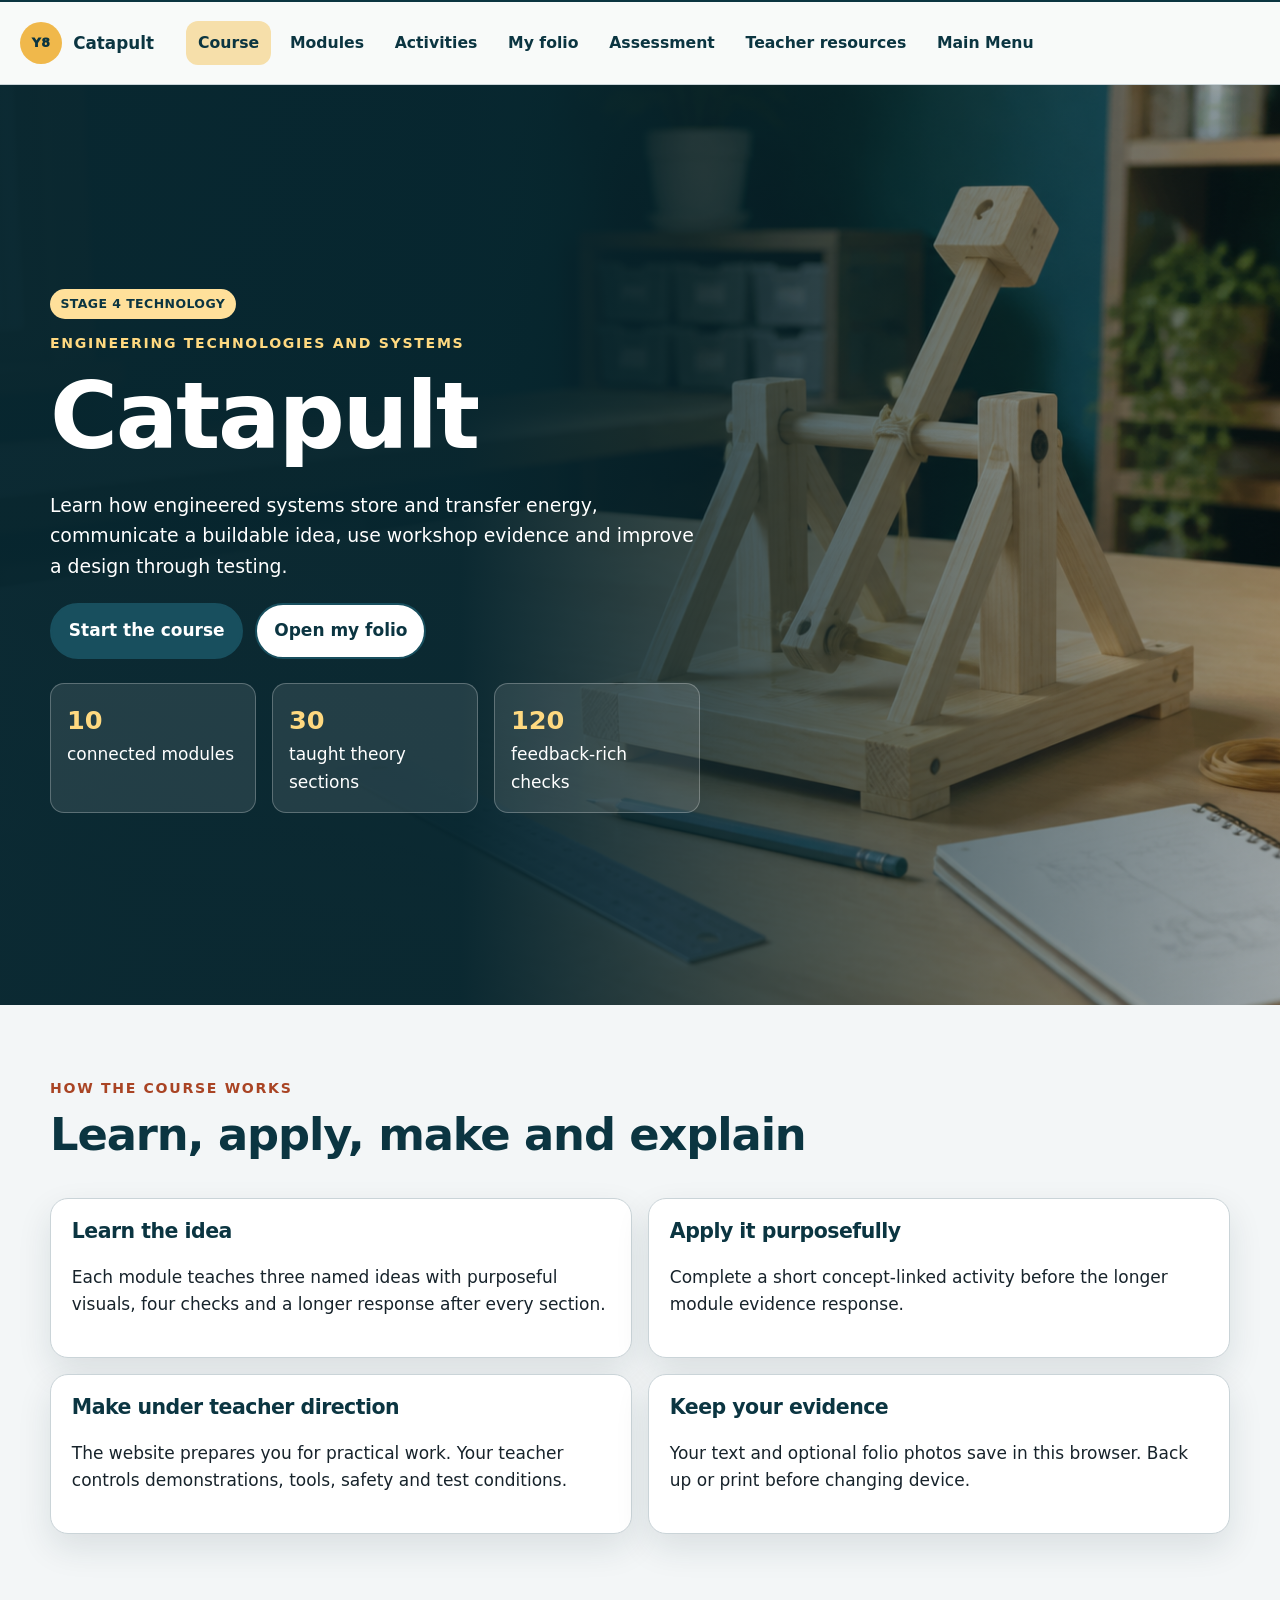
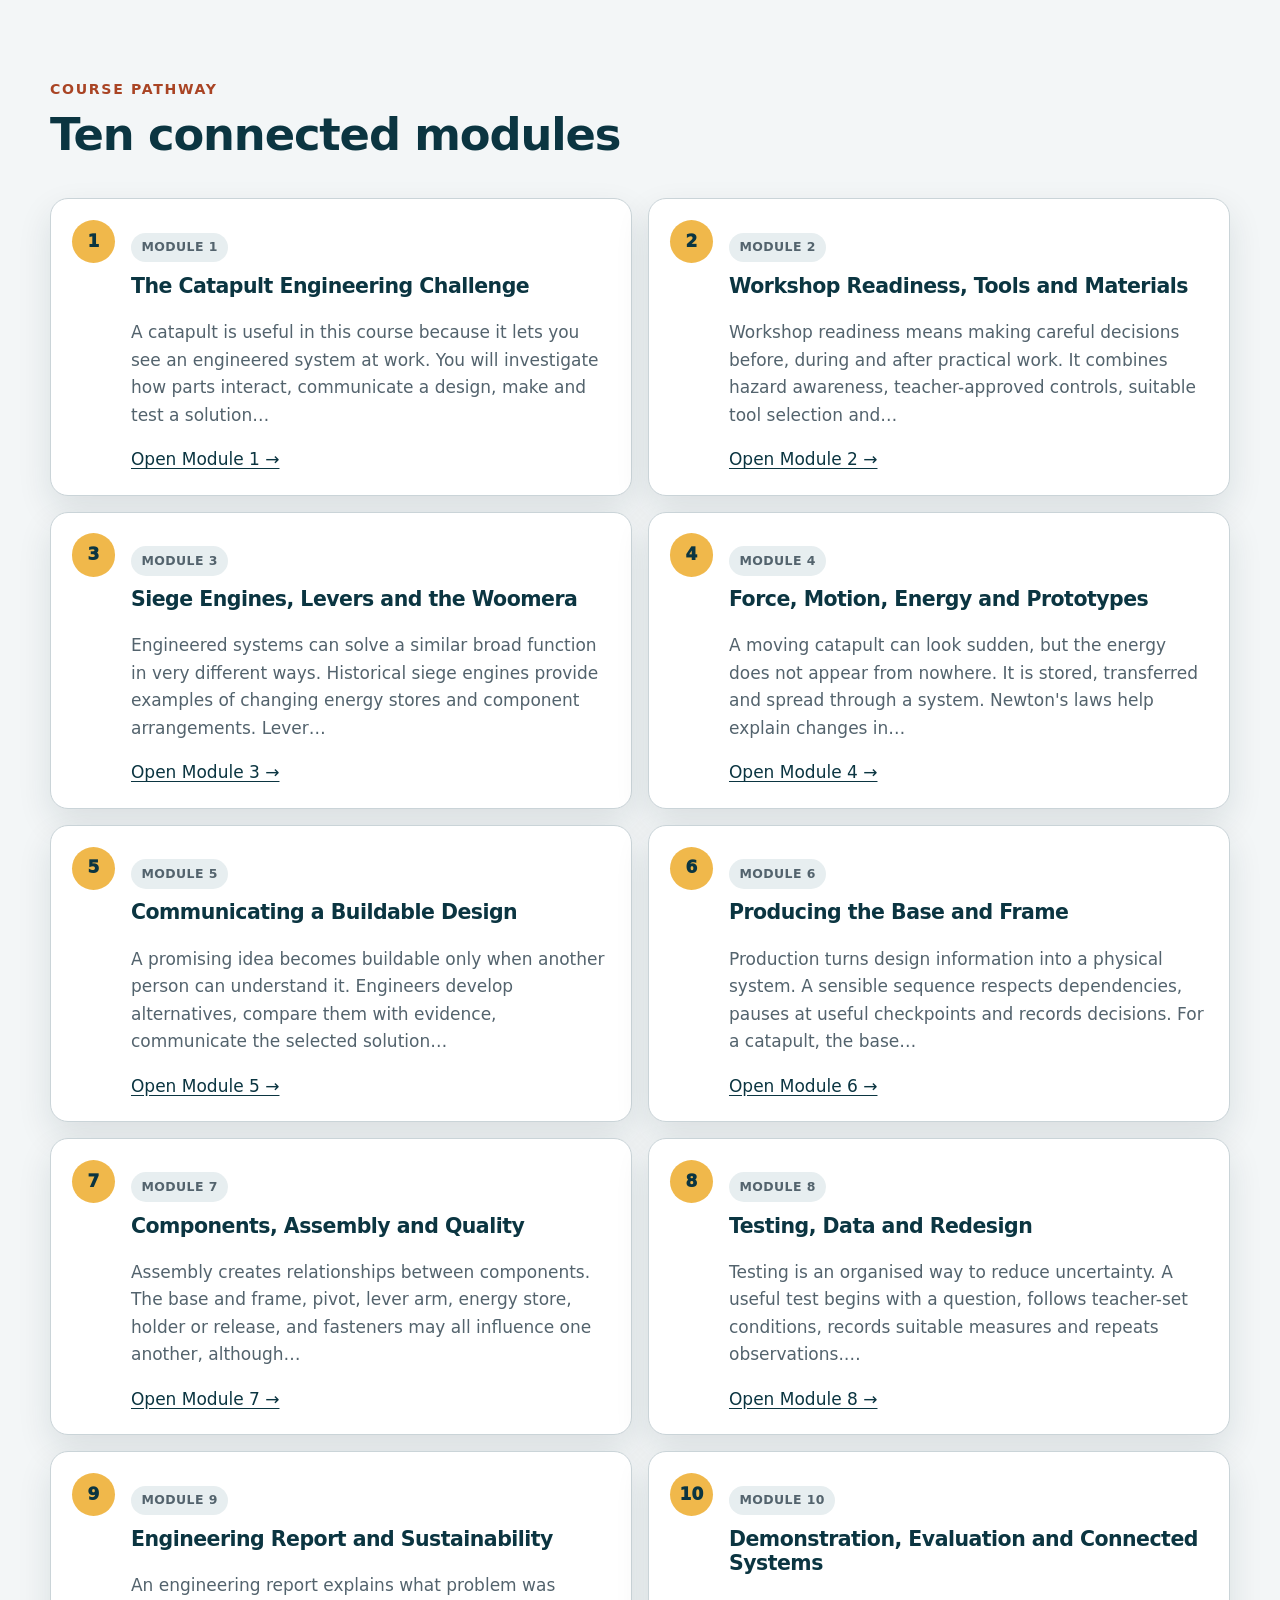
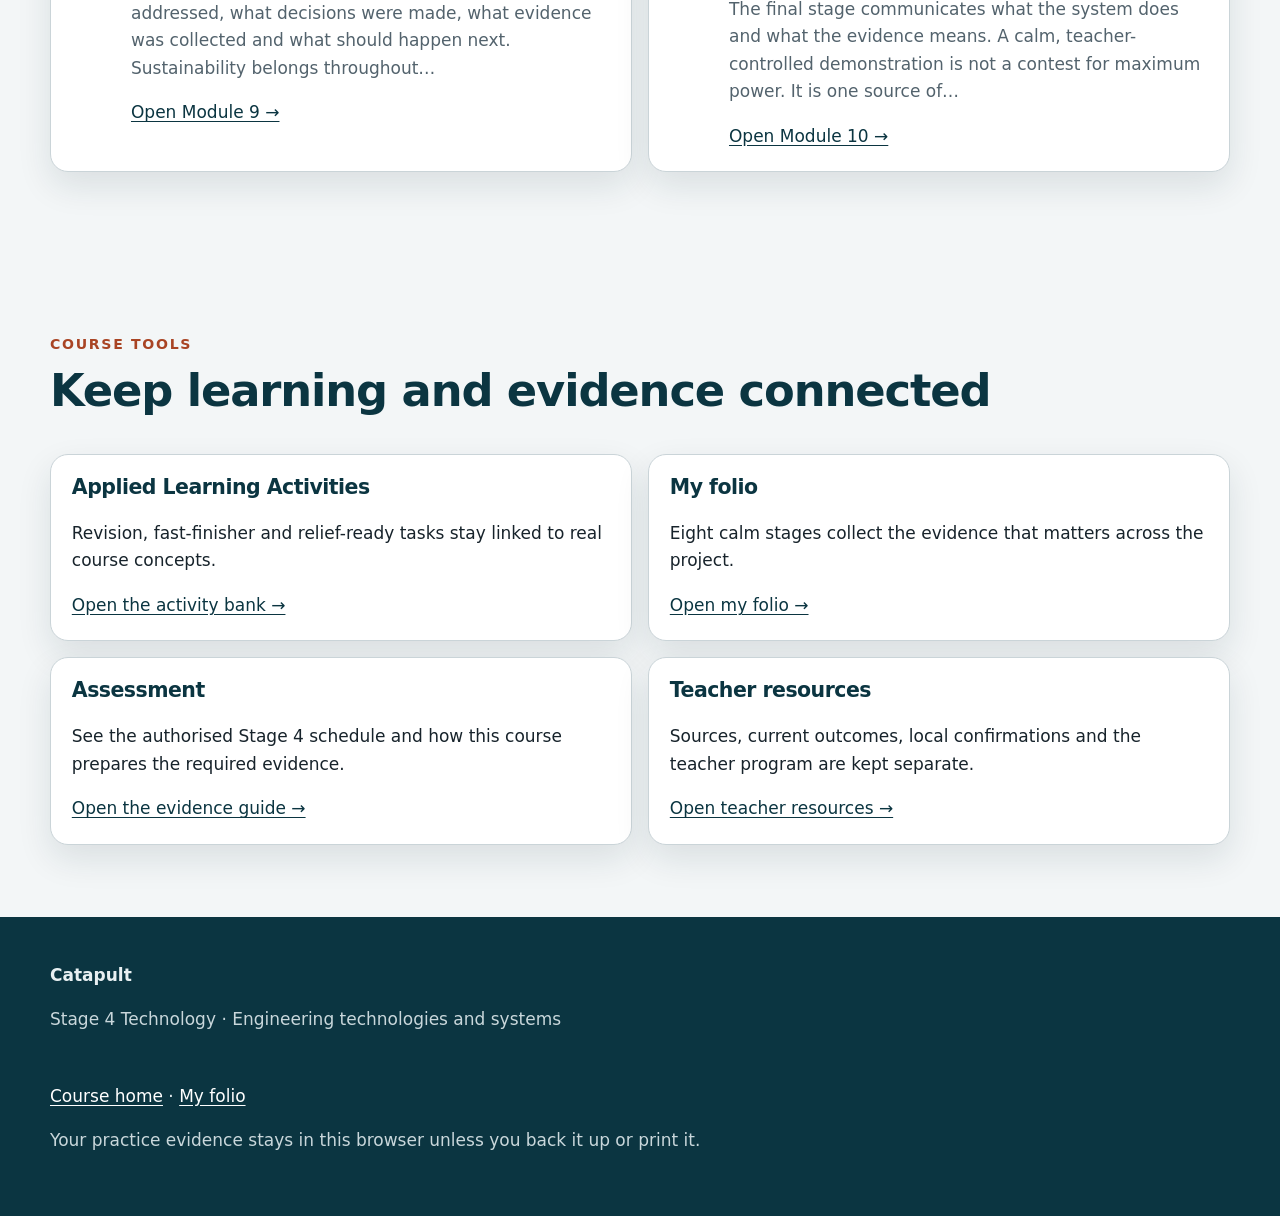
==== commit 35cdd5e9: "Align Catapult program to Stage 4 network standard" ====
--- a/index.html
+++ b/index.html
@@ -3,14 +3,14 @@
 <head>
   <meta charset="utf-8">
   <meta name="viewport" content="width=device-width, initial-scale=1">
-  <meta name="description" content="A complete Year 8 Technology course about engineering systems, design, production, testing and evaluation.">
+  <meta name="description" content="A complete Stage 4 Technology course about engineering systems, design, production, testing and evaluation.">
   <meta name="robots" content="noindex,nofollow,noarchive">
-  <title>Year 8 Catapult | Catapult</title>
+  <title>Catapult | Catapult</title>
   <link rel="icon" href="data:image/svg+xml,%3Csvg xmlns='http://www.w3.org/2000/svg' viewBox='0 0 64 64'%3E%3Crect width='64' height='64' rx='32' fill='%23f5b942'/%3E%3Ctext x='32' y='40' text-anchor='middle' font-size='24' font-family='Arial' font-weight='700' fill='%23083243'%3EY8%3C/text%3E%3C/svg%3E">
   <link rel="stylesheet" href="styles.css?v=20260824-2">
 </head>
 <body><a class="skip-link" href="#main">Skip to main content</a>
-<header class="course-family-nav"><div class="course-family-nav__inner"><a class="course-family-nav__brand" href="index.html"><span class="course-family-nav__mark" aria-hidden="true">Y8</span><span>Catapult</span></a><nav class="course-family-nav__links" aria-label="Course navigation"><a aria-current="page" href="index.html">Course</a><a href="index.html#modules">Modules</a><a href="activities.html">Activities</a><a href="folio.html">My folio</a><a href="assessment.html">Assessment</a><a href="teacher-resources.html">Teacher resources</a><a href="https://stevencowell.github.io/Main-Page/">Main Menu</a></nav></div></header><main id="main" tabindex="-1"><section class="hero with-image"><img class="hero-media" src="assets/visuals/catapult-hero-concept.png" alt=""><div class="wrap"><div class="hero-copy"><p class="status-pill">Year 8 Technology</p><p class="eyebrow">Engineering technologies and systems</p><h1>Catapult</h1><p class="lede">Learn how engineered systems store and transfer energy, communicate a buildable idea, use workshop evidence and improve a design through testing.</p><div class="actions"><a class="button" href="#modules">Start the course</a><a class="button secondary" href="folio.html">Open my folio</a></div><div class="course-progress"><div><strong>10</strong>connected modules</div><div><strong>30</strong>taught theory sections</div><div><strong>120</strong>feedback-rich checks</div></div></div></div></section><section aria-labelledby="how-heading"><div class="wrap"><p class="eyebrow">How the course works</p><h2 id="how-heading">Learn, apply, make and explain</h2><div class="route-grid"><article class="card"><h3>Learn the idea</h3><p>Each module teaches three named ideas with purposeful visuals, four checks and a longer response after every section.</p></article><article class="card"><h3>Apply it purposefully</h3><p>Complete a short concept-linked activity before the longer module evidence response.</p></article><article class="card"><h3>Make under teacher direction</h3><p>The website prepares you for practical work. Your teacher controls demonstrations, tools, safety and test conditions.</p></article><article class="card"><h3>Keep your evidence</h3><p>Your text and optional folio photos save in this browser. Back up or print before changing device.</p></article></div></div></section><section id="modules" aria-labelledby="modules-heading"><div class="wrap"><p class="eyebrow">Course pathway</p><h2 id="modules-heading">Ten connected modules</h2><ol class="module-grid"><li><article class="module-card"><span class="module-number">1</span><div><p class="slot-status">Module 1</p><h3>The Catapult Engineering Challenge</h3><p>A catapult is useful in this course because it lets you see an engineered system at work. You will investigate how parts interact, communicate a design, make and test a solution…</p><a href="modules/module-01.html">Open Module 1 →</a></div></article></li><li><article class="module-card"><span class="module-number">2</span><div><p class="slot-status">Module 2</p><h3>Workshop Readiness, Tools and Materials</h3><p>Workshop readiness means making careful decisions before, during and after practical work. It combines hazard awareness, teacher-approved controls, suitable tool selection and…</p><a href="modules/module-02.html">Open Module 2 →</a></div></article></li><li><article class="module-card"><span class="module-number">3</span><div><p class="slot-status">Module 3</p><h3>Siege Engines, Levers and the Woomera</h3><p>Engineered systems can solve a similar broad function in very different ways. Historical siege engines provide examples of changing energy stores and component arrangements. Lever…</p><a href="modules/module-03.html">Open Module 3 →</a></div></article></li><li><article class="module-card"><span class="module-number">4</span><div><p class="slot-status">Module 4</p><h3>Force, Motion, Energy and Prototypes</h3><p>A moving catapult can look sudden, but the energy does not appear from nowhere. It is stored, transferred and spread through a system. Newton&#39;s laws help explain changes in…</p><a href="modules/module-04.html">Open Module 4 →</a></div></article></li><li><article class="module-card"><span class="module-number">5</span><div><p class="slot-status">Module 5</p><h3>Communicating a Buildable Design</h3><p>A promising idea becomes buildable only when another person can understand it. Engineers develop alternatives, compare them with evidence, communicate the selected solution…</p><a href="modules/module-05.html">Open Module 5 →</a></div></article></li><li><article class="module-card"><span class="module-number">6</span><div><p class="slot-status">Module 6</p><h3>Producing the Base and Frame</h3><p>Production turns design information into a physical system. A sensible sequence respects dependencies, pauses at useful checkpoints and records decisions. For a catapult, the base…</p><a href="modules/module-06.html">Open Module 6 →</a></div></article></li><li><article class="module-card"><span class="module-number">7</span><div><p class="slot-status">Module 7</p><h3>Components, Assembly and Quality</h3><p>Assembly creates relationships between components. The base and frame, pivot, lever arm, energy store, holder or release, and fasteners may all influence one another, although…</p><a href="modules/module-07.html">Open Module 7 →</a></div></article></li><li><article class="module-card"><span class="module-number">8</span><div><p class="slot-status">Module 8</p><h3>Testing, Data and Redesign</h3><p>Testing is an organised way to reduce uncertainty. A useful test begins with a question, follows teacher-set conditions, records suitable measures and repeats observations.…</p><a href="modules/module-08.html">Open Module 8 →</a></div></article></li><li><article class="module-card"><span class="module-number">9</span><div><p class="slot-status">Module 9</p><h3>Engineering Report and Sustainability</h3><p>An engineering report explains what problem was addressed, what decisions were made, what evidence was collected and what should happen next. Sustainability belongs throughout…</p><a href="modules/module-09.html">Open Module 9 →</a></div></article></li><li><article class="module-card"><span class="module-number">10</span><div><p class="slot-status">Module 10</p><h3>Demonstration, Evaluation and Connected Systems</h3><p>The final stage communicates what the system does and what the evidence means. A calm, teacher-controlled demonstration is not a contest for maximum power. It is one source of…</p><a href="modules/module-10.html">Open Module 10 →</a></div></article></li></ol></div></section><section aria-labelledby="routes-heading"><div class="wrap"><p class="eyebrow">Course tools</p><h2 id="routes-heading">Keep learning and evidence connected</h2><div class="route-grid"><article class="card"><h3>Applied Learning Activities</h3><p>Revision, fast-finisher and relief-ready tasks stay linked to real course concepts.</p><a href="activities.html">Open the activity bank →</a></article><article class="card"><h3>My folio</h3><p>Eight calm stages collect the evidence that matters across the project.</p><a href="folio.html">Open my folio →</a></article><article class="card"><h3>Assessment</h3><p>See the authorised Year 8 schedule and how this course prepares the required evidence.</p><a href="assessment.html">Open the evidence guide →</a></article><article class="card"><h3>Teacher resources</h3><p>Sources, current outcomes, local confirmations and the teacher program are kept separate.</p><a href="teacher-resources.html">Open teacher resources →</a></article></div></div></section></main><footer class="footer"><div class="wrap footer-grid"><div><strong>Catapult</strong><p class="fine">Year 8 Technology · Engineering technologies and systems</p></div><div><a href="index.html">Course home</a> · <a href="folio.html">My folio</a><p class="fine">Your practice evidence stays in this browser unless you back it up or print it.</p></div></div></footer>
+<header class="course-family-nav"><div class="course-family-nav__inner"><a class="course-family-nav__brand" href="index.html"><span class="course-family-nav__mark" aria-hidden="true">Y8</span><span>Catapult</span></a><nav class="course-family-nav__links" aria-label="Course navigation"><a aria-current="page" href="index.html">Course</a><a href="index.html#modules">Modules</a><a href="activities.html">Activities</a><a href="folio.html">My folio</a><a href="assessment.html">Assessment</a><a href="teacher-resources.html">Teacher resources</a><a href="https://stevencowell.github.io/Main-Page/">Main Menu</a></nav></div></header><main id="main" tabindex="-1"><section class="hero with-image"><img class="hero-media" src="assets/visuals/catapult-hero-concept.png" alt=""><div class="wrap"><div class="hero-copy"><p class="status-pill">Stage 4 Technology</p><p class="eyebrow">Engineering technologies and systems</p><h1>Catapult</h1><p class="lede">Learn how engineered systems store and transfer energy, communicate a buildable idea, use workshop evidence and improve a design through testing.</p><div class="actions"><a class="button" href="#modules">Start the course</a><a class="button secondary" href="folio.html">Open my folio</a></div><div class="course-progress"><div><strong>10</strong>connected modules</div><div><strong>30</strong>taught theory sections</div><div><strong>120</strong>feedback-rich checks</div></div></div></div></section><section aria-labelledby="how-heading"><div class="wrap"><p class="eyebrow">How the course works</p><h2 id="how-heading">Learn, apply, make and explain</h2><div class="route-grid"><article class="card"><h3>Learn the idea</h3><p>Each module teaches three named ideas with purposeful visuals, four checks and a longer response after every section.</p></article><article class="card"><h3>Apply it purposefully</h3><p>Complete a short concept-linked activity before the longer module evidence response.</p></article><article class="card"><h3>Make under teacher direction</h3><p>The website prepares you for practical work. Your teacher controls demonstrations, tools, safety and test conditions.</p></article><article class="card"><h3>Keep your evidence</h3><p>Your text and optional folio photos save in this browser. Back up or print before changing device.</p></article></div></div></section><section id="modules" aria-labelledby="modules-heading"><div class="wrap"><p class="eyebrow">Course pathway</p><h2 id="modules-heading">Ten connected modules</h2><ol class="module-grid"><li><article class="module-card"><span class="module-number">1</span><div><p class="slot-status">Module 1</p><h3>The Catapult Engineering Challenge</h3><p>A catapult is useful in this course because it lets you see an engineered system at work. You will investigate how parts interact, communicate a design, make and test a solution…</p><a href="modules/module-01.html">Open Module 1 →</a></div></article></li><li><article class="module-card"><span class="module-number">2</span><div><p class="slot-status">Module 2</p><h3>Workshop Readiness, Tools and Materials</h3><p>Workshop readiness means making careful decisions before, during and after practical work. It combines hazard awareness, teacher-approved controls, suitable tool selection and…</p><a href="modules/module-02.html">Open Module 2 →</a></div></article></li><li><article class="module-card"><span class="module-number">3</span><div><p class="slot-status">Module 3</p><h3>Siege Engines, Levers and the Woomera</h3><p>Engineered systems can solve a similar broad function in very different ways. Historical siege engines provide examples of changing energy stores and component arrangements. Lever…</p><a href="modules/module-03.html">Open Module 3 →</a></div></article></li><li><article class="module-card"><span class="module-number">4</span><div><p class="slot-status">Module 4</p><h3>Force, Motion, Energy and Prototypes</h3><p>A moving catapult can look sudden, but the energy does not appear from nowhere. It is stored, transferred and spread through a system. Newton&#39;s laws help explain changes in…</p><a href="modules/module-04.html">Open Module 4 →</a></div></article></li><li><article class="module-card"><span class="module-number">5</span><div><p class="slot-status">Module 5</p><h3>Communicating a Buildable Design</h3><p>A promising idea becomes buildable only when another person can understand it. Engineers develop alternatives, compare them with evidence, communicate the selected solution…</p><a href="modules/module-05.html">Open Module 5 →</a></div></article></li><li><article class="module-card"><span class="module-number">6</span><div><p class="slot-status">Module 6</p><h3>Producing the Base and Frame</h3><p>Production turns design information into a physical system. A sensible sequence respects dependencies, pauses at useful checkpoints and records decisions. For a catapult, the base…</p><a href="modules/module-06.html">Open Module 6 →</a></div></article></li><li><article class="module-card"><span class="module-number">7</span><div><p class="slot-status">Module 7</p><h3>Components, Assembly and Quality</h3><p>Assembly creates relationships between components. The base and frame, pivot, lever arm, energy store, holder or release, and fasteners may all influence one another, although…</p><a href="modules/module-07.html">Open Module 7 →</a></div></article></li><li><article class="module-card"><span class="module-number">8</span><div><p class="slot-status">Module 8</p><h3>Testing, Data and Redesign</h3><p>Testing is an organised way to reduce uncertainty. A useful test begins with a question, follows teacher-set conditions, records suitable measures and repeats observations.…</p><a href="modules/module-08.html">Open Module 8 →</a></div></article></li><li><article class="module-card"><span class="module-number">9</span><div><p class="slot-status">Module 9</p><h3>Engineering Report and Sustainability</h3><p>An engineering report explains what problem was addressed, what decisions were made, what evidence was collected and what should happen next. Sustainability belongs throughout…</p><a href="modules/module-09.html">Open Module 9 →</a></div></article></li><li><article class="module-card"><span class="module-number">10</span><div><p class="slot-status">Module 10</p><h3>Demonstration, Evaluation and Connected Systems</h3><p>The final stage communicates what the system does and what the evidence means. A calm, teacher-controlled demonstration is not a contest for maximum power. It is one source of…</p><a href="modules/module-10.html">Open Module 10 →</a></div></article></li></ol></div></section><section aria-labelledby="routes-heading"><div class="wrap"><p class="eyebrow">Course tools</p><h2 id="routes-heading">Keep learning and evidence connected</h2><div class="route-grid"><article class="card"><h3>Applied Learning Activities</h3><p>Revision, fast-finisher and relief-ready tasks stay linked to real course concepts.</p><a href="activities.html">Open the activity bank →</a></article><article class="card"><h3>My folio</h3><p>Eight calm stages collect the evidence that matters across the project.</p><a href="folio.html">Open my folio →</a></article><article class="card"><h3>Assessment</h3><p>See the authorised Stage 4 schedule and how this course prepares the required evidence.</p><a href="assessment.html">Open the evidence guide →</a></article><article class="card"><h3>Teacher resources</h3><p>Sources, current outcomes, local confirmations and the teacher program are kept separate.</p><a href="teacher-resources.html">Open teacher resources →</a></article></div></div></section></main><footer class="footer"><div class="wrap footer-grid"><div><strong>Catapult</strong><p class="fine">Stage 4 Technology · Engineering technologies and systems</p></div><div><a href="index.html">Course home</a> · <a href="folio.html">My folio</a><p class="fine">Your practice evidence stays in this browser unless you back it up or print it.</p></div></div></footer>
 <script src="site.js"></script>
 </body>
 </html>
